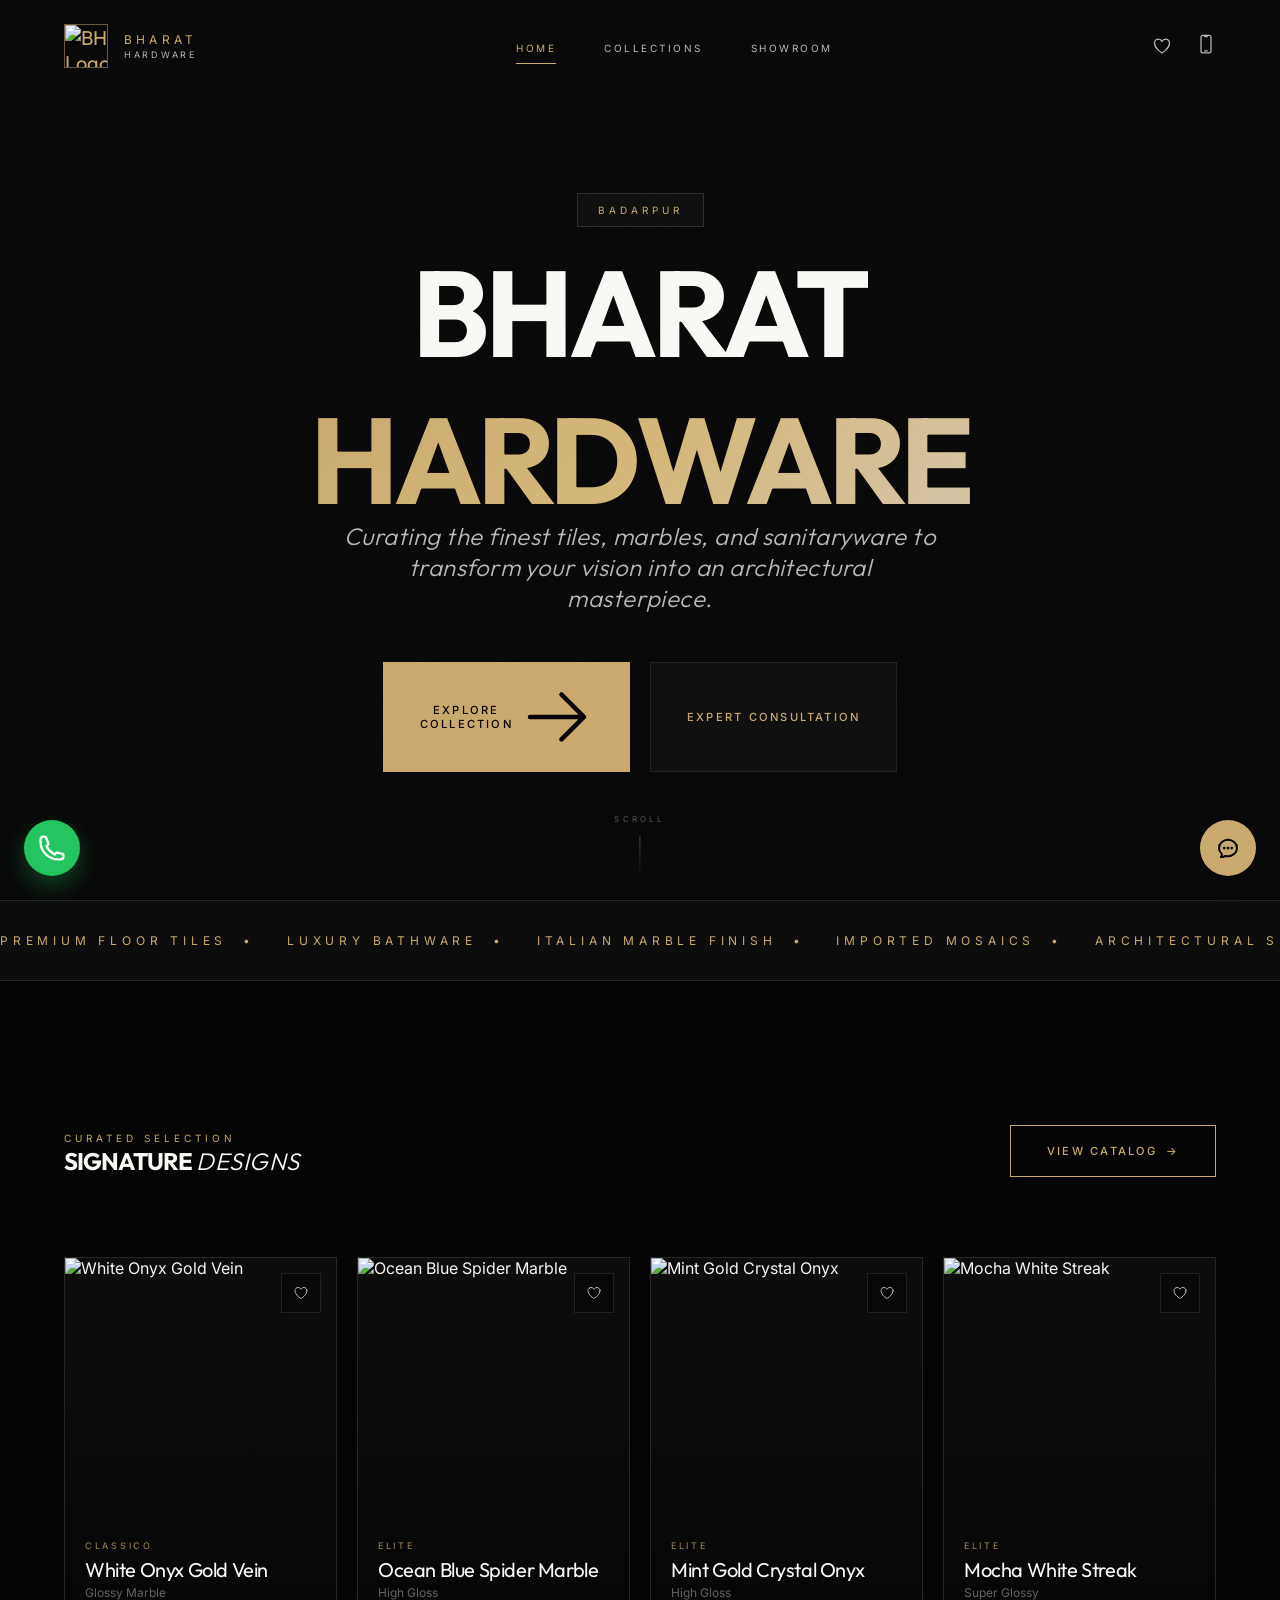
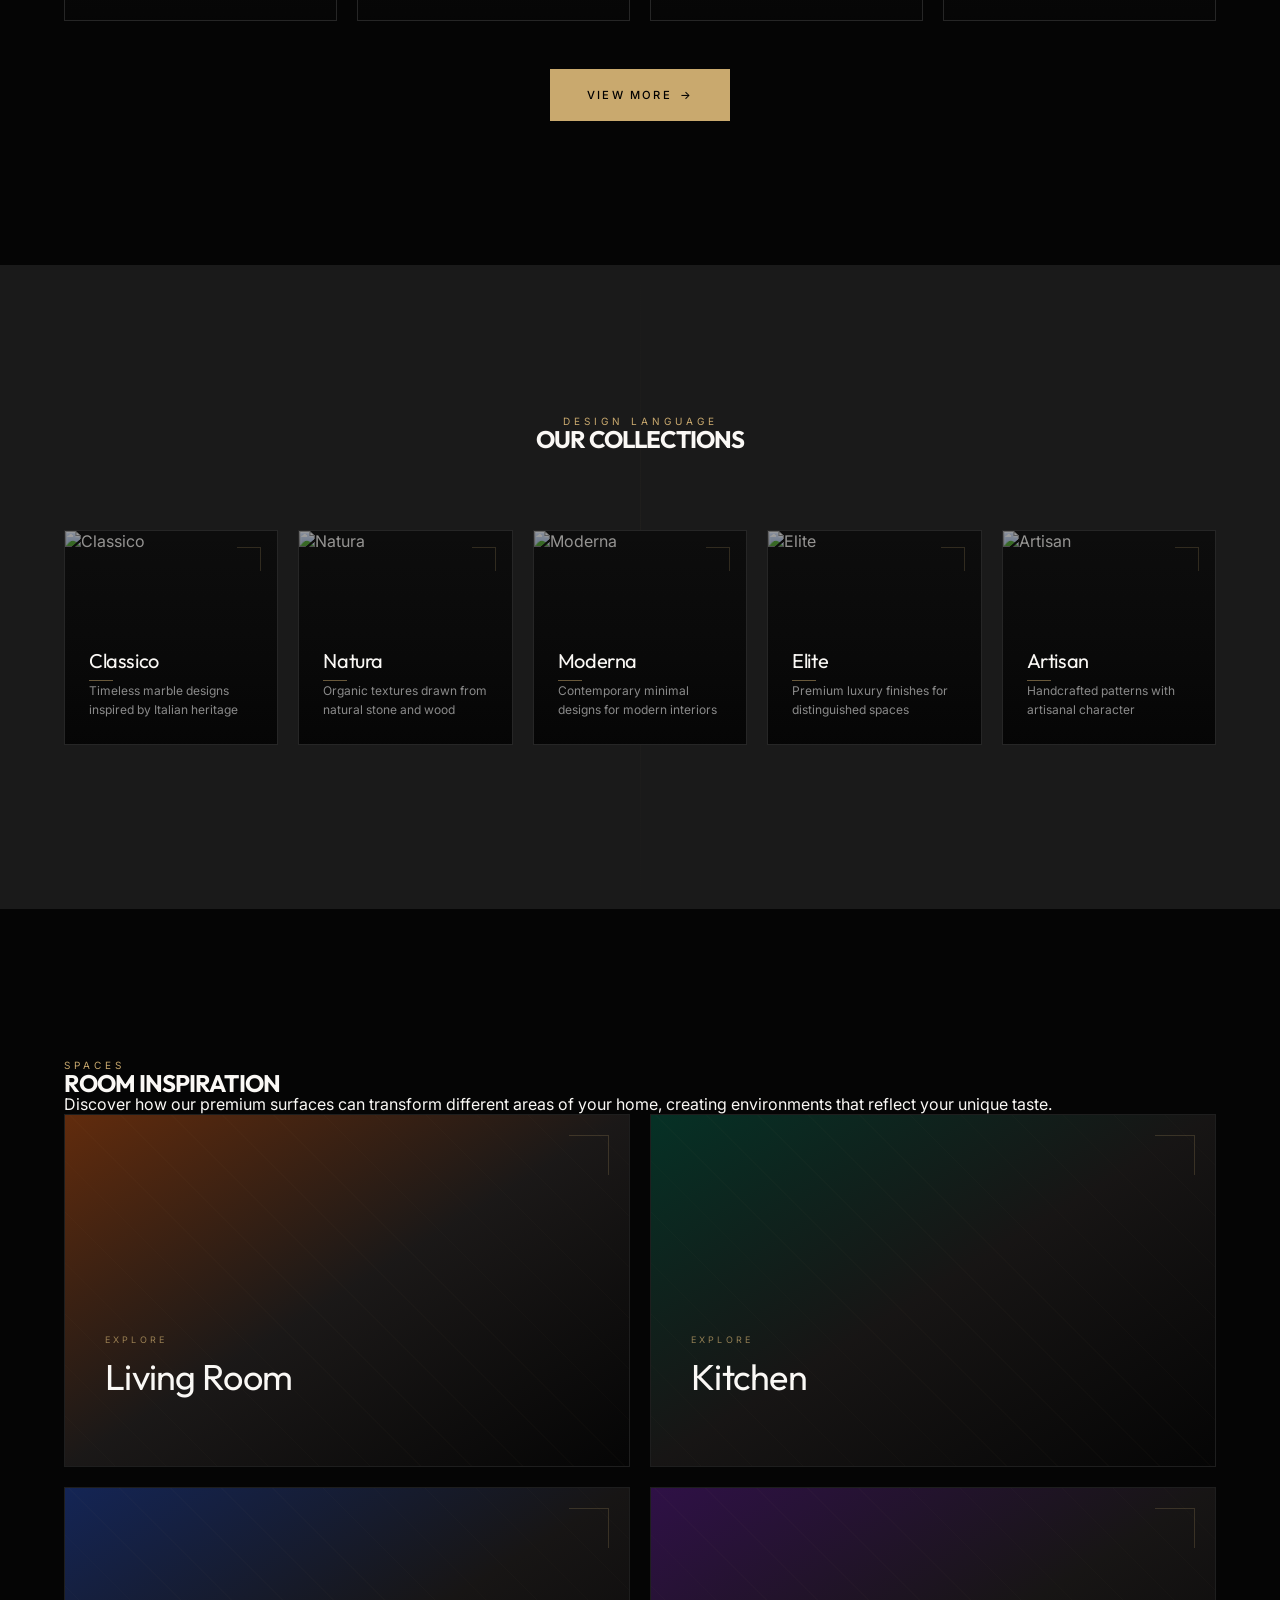
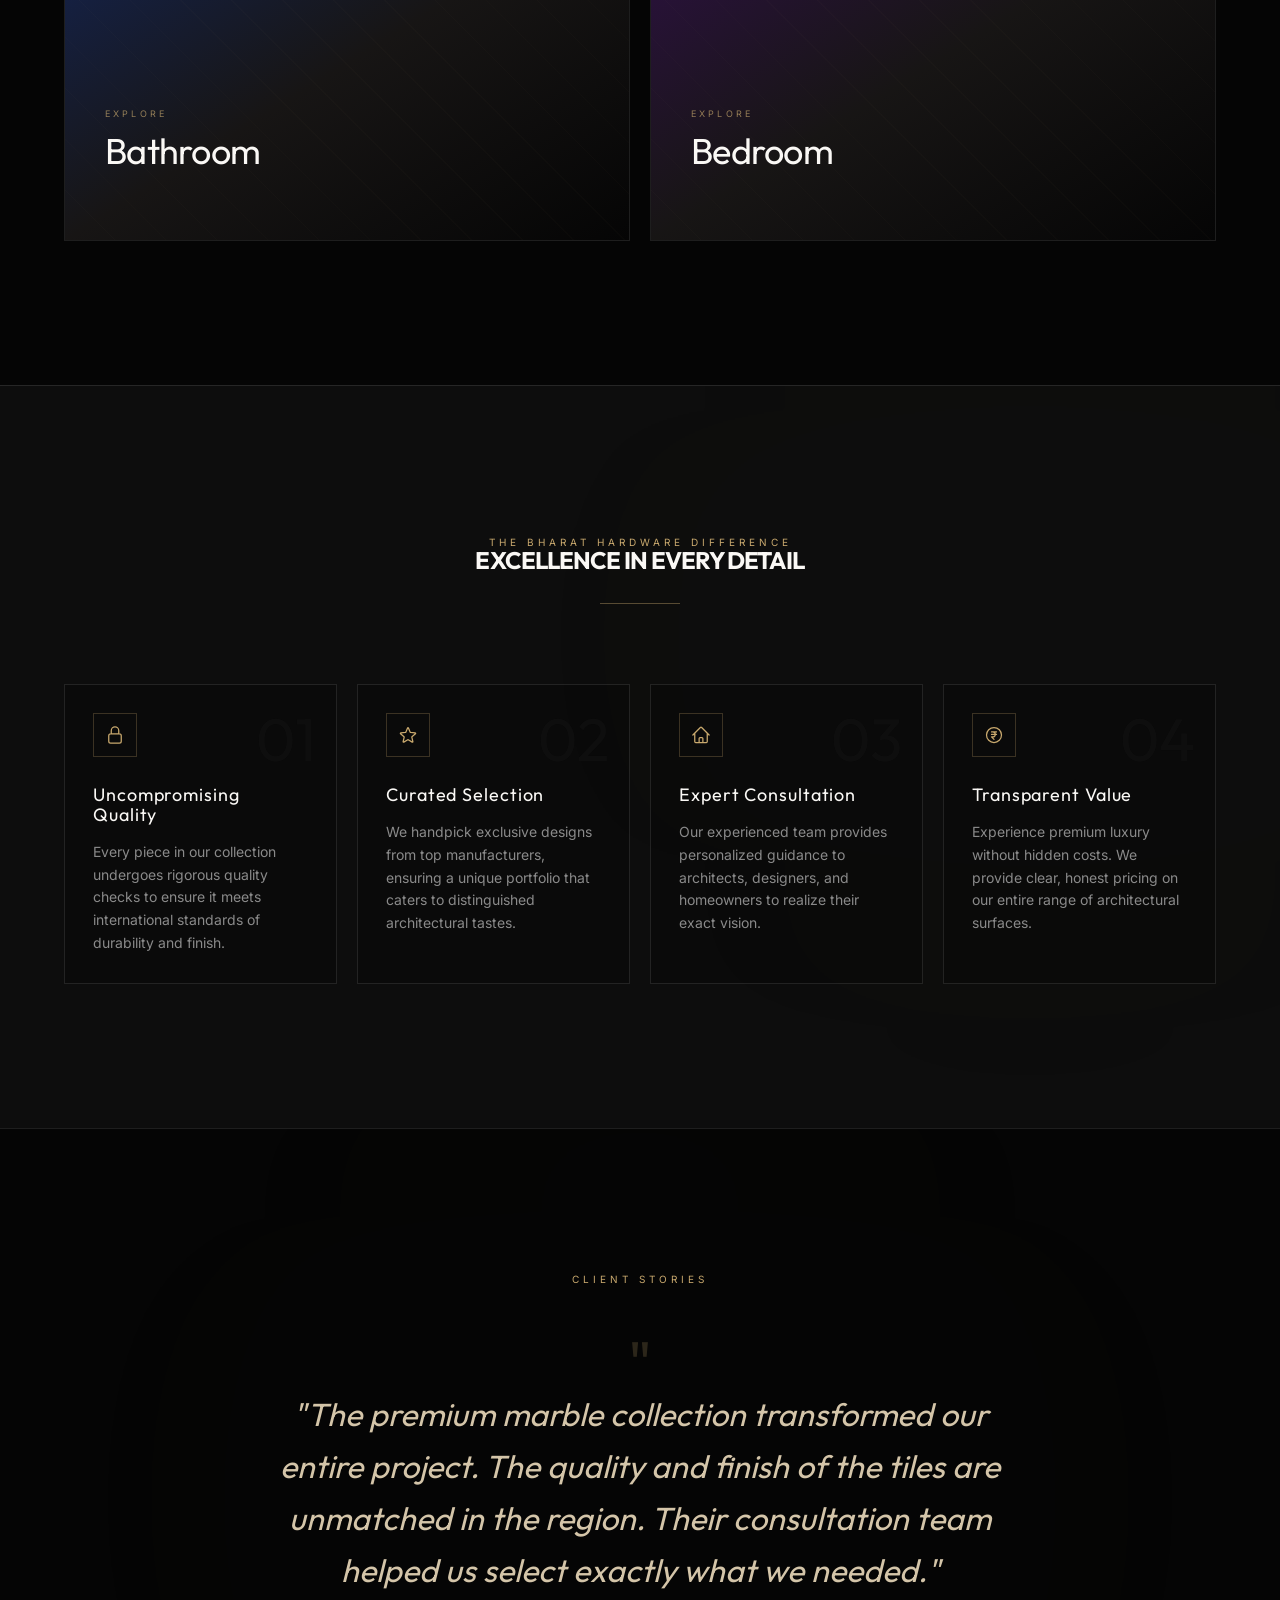
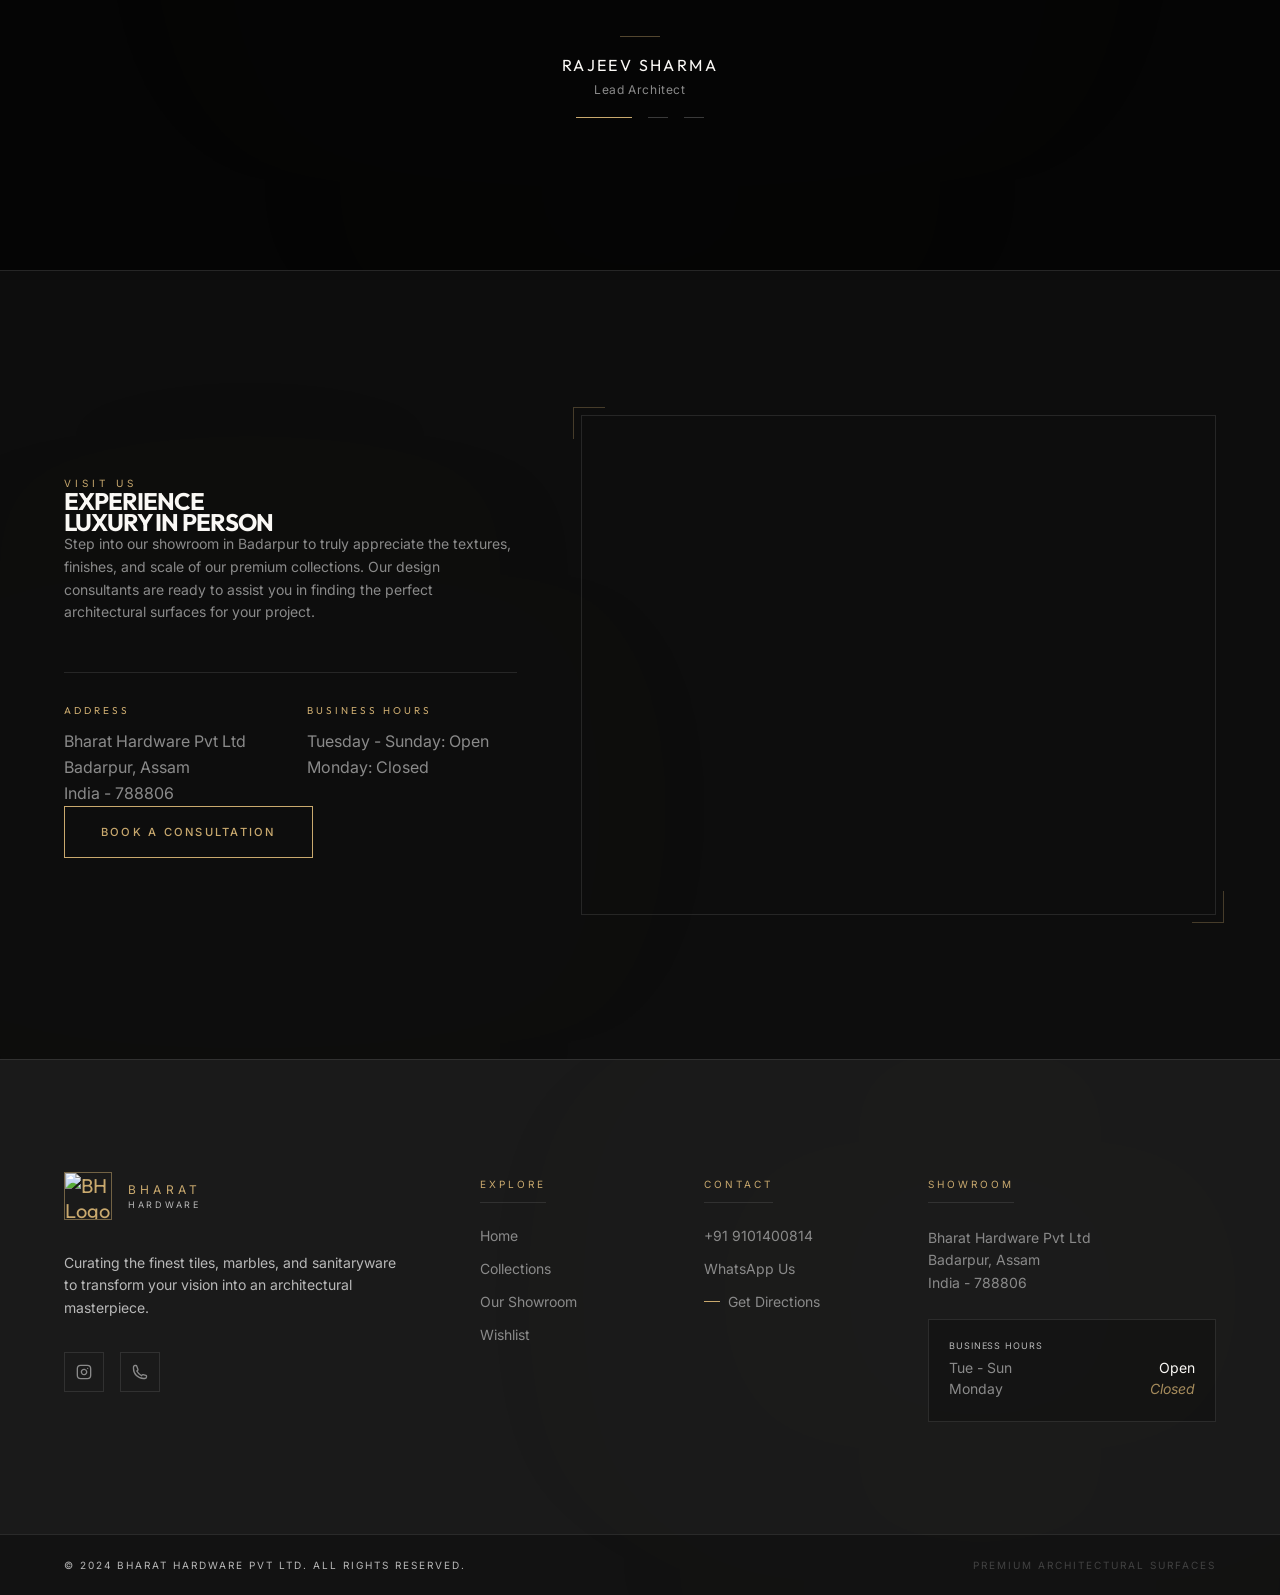
==== index.html @ 6ae8a386 "Initial commit: website structure and logic" ====
<!DOCTYPE html>
<html lang="en">
<head>
  <meta charset="UTF-8">
  <meta name="viewport" content="width=device-width, initial-scale=1.0">
  <title>Bharat Hardware - Premium Tile Collections</title>
  <meta name="description" content="Discover premium tiles, marbles, and sanitaryware at Bharat Hardware.">
  <link rel="stylesheet" href="css/styles.css">
</head>
<body class="noise-overlay">

  <!-- NAVBAR -->
  <nav class="navbar">
    <div class="navbar-inner">
      <a href="index.html" class="nav-logo">
        <img src="images/logo.webp" alt="BH Logo" class="nav-logo-icon" width="44" height="44" style="object-fit: cover;" />
        <div class="nav-logo-text">
          <div class="nav-logo-brand">BHARAT</div>
          <div class="nav-logo-sub">Hardware</div>
        </div>
      </a>

      <div class="nav-links">
        <a href="index.html" class="nav-link active">
          <span class="nav-link-text active">Home</span>
          <div class="nav-link-line" style="width: 100%"></div>
        </a>
        <a href="tiles.html" class="nav-link">
          <span class="nav-link-text">Collections</span>
          <div class="nav-link-line"></div>
        </a>
        <a href="#showroom" class="nav-link">
          <span class="nav-link-text">Showroom</span>
          <div class="nav-link-line"></div>
        </a>
      </div>

      <div class="nav-right">
        <a href="wishlist.html" class="nav-wishlist-btn" aria-label="Wishlist">
          <svg xmlns="http://www.w3.org/2000/svg" fill="none" viewBox="0 0 24 24" stroke-width="1.5" stroke="currentColor">
            <path stroke-linecap="round" stroke-linejoin="round" d="M21 8.25c0-2.485-2.099-4.5-4.688-4.5-1.935 0-3.597 1.126-4.312 2.733-.715-1.607-2.377-2.733-4.313-2.733C5.1 3.75 3 5.765 3 8.25c0 7.22 9 12 9 12s9-4.78 9-12z" />
          </svg>
          <span class="wishlist-badge" style="display: none;">0</span>
        </a>
        <a href="https://wa.me/919101400814" target="_blank" rel="noopener noreferrer" class="nav-whatsapp" aria-label="WhatsApp">
          <svg xmlns="http://www.w3.org/2000/svg" fill="none" viewBox="0 0 24 24" stroke-width="1.5" stroke="currentColor">
            <path stroke-linecap="round" stroke-linejoin="round" d="M10.5 1.5H8.25A2.25 2.25 0 006 3.75v16.5a2.25 2.25 0 002.25 2.25h7.5A2.25 2.25 0 0018 20.25V3.75a2.25 2.25 0 00-2.25-2.25H13.5m-3 0V3h3V1.5m-3 0h3m-3 18.75h3" />
          </svg>
        </a>
        <button class="hamburger" aria-label="Menu">
          <div class="hamburger-line"></div>
          <div class="hamburger-line"></div>
          <div class="hamburger-line"></div>
        </button>
      </div>
    </div>
  </nav>

  <!-- MOBILE MENU -->
  <div class="mobile-menu">
    <div class="mobile-menu-links">
      <a href="index.html" class="mobile-menu-link active">Home</a>
      <a href="tiles.html" class="mobile-menu-link">Collections</a>
      <a href="#showroom" class="mobile-menu-link">Showroom</a>
    </div>
    <div class="mobile-menu-cta">
      <a href="https://wa.me/919101400814" target="_blank" rel="noopener noreferrer" class="btn-luxury btn-luxury-filled">
        <span>Contact Us</span>
      </a>
    </div>
  </div>

  <main>
    <!-- HERO SECTION -->
    <section class="hero">
      <div class="hero-bg" style="background-image: url('images/hero/hero-main.webp');">
        <div class="hero-bg-overlay"></div>
      </div>

      <div class="hero-content">
        <div class="hero-left">
          <div class="hero-eyebrow">
            <span class="hero-eyebrow-tag glass">Badarpur</span>
          </div>

          <div class="hero-title-wrapper">
            <h1 class="hero-title">BHARAT</h1>
          </div>
          <div class="hero-title-wrapper">
            <h1 class="hero-title">
              <span class="text-gradient-gold">HARDWARE</span>
            </h1>
          </div>

          <p class="hero-subtitle">
            Curating the finest tiles, marbles, and sanitaryware to transform your vision into an architectural masterpiece.
          </p>

          <div class="hero-cta">
            <a href="tiles.html" class="btn-luxury btn-luxury-filled">
              <span>Explore Collection</span>
              <svg xmlns="http://www.w3.org/2000/svg" fill="none" viewBox="0 0 24 24" stroke-width="1.5" stroke="currentColor" class="w-4 h-4">
                <path stroke-linecap="round" stroke-linejoin="round" d="M13.5 4.5L21 12m0 0l-7.5 7.5M21 12H3" />
              </svg>
            </a>
            <a href="https://wa.me/919101400814" target="_blank" rel="noopener noreferrer" class="btn-luxury glass">
              <span>Expert Consultation</span>
            </a>
          </div>
        </div>
      </div>

      <div class="w-full absolute bottom-0 left-0 right-0 px-6 md:px-12 lg:px-16">
        <div class="hero-bottom-bar max-w-[1600px] mx-auto"></div>
      </div>

      <div class="hero-scroll-indicator">
        <div class="hero-scroll-inner">
          <span class="hero-scroll-text">Scroll</span>
          <div class="hero-scroll-line"></div>
        </div>
      </div>
    </section>

    <!-- MARQUEE BANNER -->
    <div class="marquee-banner">
      <div class="marquee-track">
        <div class="marquee-item"><span>Premium Floor Tiles</span><span>•</span></div>
        <div class="marquee-item"><span>Luxury Bathware</span><span>•</span></div>
        <div class="marquee-item"><span>Italian Marble Finish</span><span>•</span></div>
        <div class="marquee-item"><span>Imported Mosaics</span><span>•</span></div>
        <div class="marquee-item"><span>Architectural Surfaces</span><span>•</span></div>
        <div class="marquee-item"><span>Premium Floor Tiles</span><span>•</span></div>
        <div class="marquee-item"><span>Luxury Bathware</span><span>•</span></div>
        <div class="marquee-item"><span>Italian Marble Finish</span><span>•</span></div>
        <div class="marquee-item"><span>Imported Mosaics</span><span>•</span></div>
        <div class="marquee-item"><span>Architectural Surfaces</span><span>•</span></div>
      </div>
    </div>

    <!-- FEATURED TILES -->
    <section class="section-luxury container-main featured-section">
      <div class="featured-header scroll-reveal">
        <div>
          <span class="text-label block mb-4">Curated Selection</span>
          <h2 class="text-editorial text-4xl md:text-5xl text-secondary">
            Signature <span class="text-editorial-accent text-stone-light">Designs</span>
          </h2>
        </div>
        <a href="tiles.html" class="btn-luxury">
          <span>View Catalog</span>
          <span>→</span>
        </a>
      </div>

      <div class="featured-grid" id="featured-grid">
        <!-- Will be populated by JS -->
      </div>
    </section>

    <!-- COLLECTIONS -->
    <section class="section-luxury collections-section">
      <div class="collections-vert-accent"></div>
      
      <div class="collections-header scroll-reveal">
        <span class="text-label block mb-4">Design Language</span>
        <h2 class="text-editorial text-4xl md:text-5xl text-secondary">Our Collections</h2>
      </div>

      <div class="collections-grid container-main" id="collections-grid">
        <!-- Will be populated by JS -->
      </div>
    </section>

    <!-- ROOM INSPIRATION -->
    <section class="section-luxury container-main">
      <div class="text-center max-w-2xl mx-auto mb-16 scroll-reveal">
        <span class="text-label block mb-4">Spaces</span>
        <h2 class="text-editorial text-4xl md:text-5xl text-secondary mb-6">Room Inspiration</h2>
        <p class="text-stone font-body">Discover how our premium surfaces can transform different areas of your home, creating environments that reflect your unique taste.</p>
      </div>

      <div class="room-grid">
        <!-- Living Room -->
        <a href="tiles.html?category=Floor Tiles" class="room-card scroll-reveal">
          <div class="room-card-bg">
            <img src="images/bharat hardware/living room/1.webp" data-folder="living room" data-max="30" data-current="1" alt="Living Room" class="w-full h-full object-cover opacity-80 room-slideshow" onerror="this.style.display='none'; this.nextElementSibling.style.display='block';" />
            <div class="room-placeholder w-full h-full hidden"></div>
          </div>
          <div class="room-card-gradient room-gradient-living"></div>
          <div class="room-card-pattern"></div>
          
          <div class="room-card-content">
            <div class="room-card-inner">
              <span class="room-card-accent">Explore</span>
              <h3 class="room-card-title">Living Room</h3>
              <p class="room-card-subtitle">Make a lasting impression with large format marble and wood-look tiles.</p>
            </div>
            <div class="room-card-corner"></div>
            <div class="room-card-bottom-line"></div>
          </div>
        </a>

        <!-- Kitchen -->
        <a href="tiles.html?category=Kitchen Tiles" class="room-card scroll-reveal delay-100">
          <div class="room-card-bg">
            <img src="images/bharat hardware/kitchen/1.webp" data-folder="kitchen" data-max="30" data-current="1" alt="Kitchen" class="w-full h-full object-cover opacity-80 room-slideshow" onerror="this.style.display='none'; this.nextElementSibling.style.display='block';" />
            <div class="room-placeholder w-full h-full hidden"></div>
          </div>
          <div class="room-card-gradient room-gradient-kitchen"></div>
          <div class="room-card-pattern"></div>
          
          <div class="room-card-content">
            <div class="room-card-inner">
              <span class="room-card-accent">Explore</span>
              <h3 class="room-card-title">Kitchen</h3>
              <p class="room-card-subtitle">Durable, stain-resistant surfaces that don't compromise on elegance.</p>
            </div>
            <div class="room-card-corner"></div>
            <div class="room-card-bottom-line"></div>
          </div>
        </a>

        <!-- Bathroom -->
        <a href="tiles.html?category=Bathroom Tiles" class="room-card scroll-reveal">
          <div class="room-card-bg">
            <img src="images/bharat hardware/bathroom/1.webp" data-folder="bathroom" data-max="30" data-current="1" alt="Bathroom" class="w-full h-full object-cover opacity-80 room-slideshow" onerror="this.style.display='none'; this.nextElementSibling.style.display='block';" />
            <div class="room-placeholder w-full h-full hidden"></div>
          </div>
          <div class="room-card-gradient room-gradient-bathroom"></div>
          <div class="room-card-pattern"></div>
          
          <div class="room-card-content">
            <div class="room-card-inner">
              <span class="room-card-accent">Explore</span>
              <h3 class="room-card-title">Bathroom</h3>
              <p class="room-card-subtitle">Create a personal spa retreat with moisture-resistant ceramic and porcelain.</p>
            </div>
            <div class="room-card-corner"></div>
            <div class="room-card-bottom-line"></div>
          </div>
        </a>

        <!-- Bedroom -->
        <a href="tiles.html?category=Floor Tiles" class="room-card scroll-reveal delay-100">
          <div class="room-card-bg">
            <img src="images/bharat hardware/bedroom/1.webp" data-folder="bedroom" data-max="30" data-current="1" alt="Bedroom" class="w-full h-full object-cover opacity-80 room-slideshow" onerror="this.style.display='none'; this.nextElementSibling.style.display='block';" />
            <div class="room-placeholder w-full h-full hidden"></div>
          </div>
          <div class="room-card-gradient room-gradient-bedroom"></div>
          <div class="room-card-pattern"></div>
          
          <div class="room-card-content">
            <div class="room-card-inner">
              <span class="room-card-accent">Explore</span>
              <h3 class="room-card-title">Bedroom</h3>
              <p class="room-card-subtitle">Create a warm and inviting sanctuary with our premium surfaces.</p>
            </div>
            <div class="room-card-corner"></div>
            <div class="room-card-bottom-line"></div>
          </div>
        </a>
      </div>
    </section>

    <!-- WHY CHOOSE US -->
    <section class="section-luxury why-section">
      <div class="why-bg-accent"></div>
      
      <div class="container-main relative z-10">
        <div class="why-header scroll-reveal">
          <span class="text-label block mb-4">The Bharat Hardware Difference</span>
          <h2 class="text-editorial text-4xl md:text-5xl text-secondary">Excellence in Every Detail</h2>
          <div class="why-header-line scroll-reveal"></div>
        </div>

        <div class="why-grid">
          <!-- Card 1 -->
          <div class="why-card scroll-reveal">
            <div class="why-card-number">01</div>
            <div class="why-card-inner">
              <div class="why-card-icon">
                <svg xmlns="http://www.w3.org/2000/svg" fill="none" viewBox="0 0 24 24" stroke-width="1.5" stroke="currentColor">
                  <path stroke-linecap="round" stroke-linejoin="round" d="M16.5 10.5V6.75a4.5 4.5 0 10-9 0v3.75m-.75 11.25h10.5a2.25 2.25 0 002.25-2.25v-6.75a2.25 2.25 0 00-2.25-2.25H6.75a2.25 2.25 0 00-2.25 2.25v6.75a2.25 2.25 0 002.25 2.25z" />
                </svg>
              </div>
              <h3 class="why-card-title">Uncompromising Quality</h3>
              <p class="why-card-desc">Every piece in our collection undergoes rigorous quality checks to ensure it meets international standards of durability and finish.</p>
            </div>
            <div class="why-card-bottom-line"></div>
          </div>

          <!-- Card 2 -->
          <div class="why-card scroll-reveal delay-100">
            <div class="why-card-number">02</div>
            <div class="why-card-inner">
              <div class="why-card-icon">
                <svg xmlns="http://www.w3.org/2000/svg" fill="none" viewBox="0 0 24 24" stroke-width="1.5" stroke="currentColor">
                  <path stroke-linecap="round" stroke-linejoin="round" d="M11.48 3.499a.562.562 0 011.04 0l2.125 5.111a.563.563 0 00.475.345l5.518.442c.499.04.701.663.321.988l-4.204 3.602a.563.563 0 00-.182.557l1.285 5.385a.562.562 0 01-.84.61l-4.725-2.885a.563.563 0 00-.586 0L6.982 20.54a.562.562 0 01-.84-.61l1.285-5.386a.562.562 0 00-.182-.557l-4.204-3.602a.563.563 0 01.321-.988l5.518-.442a.563.563 0 00.475-.345L11.48 3.5z" />
                </svg>
              </div>
              <h3 class="why-card-title">Curated Selection</h3>
              <p class="why-card-desc">We handpick exclusive designs from top manufacturers, ensuring a unique portfolio that caters to distinguished architectural tastes.</p>
            </div>
            <div class="why-card-bottom-line"></div>
          </div>

          <!-- Card 3 -->
          <div class="why-card scroll-reveal delay-200">
            <div class="why-card-number">03</div>
            <div class="why-card-inner">
              <div class="why-card-icon">
                <svg xmlns="http://www.w3.org/2000/svg" fill="none" viewBox="0 0 24 24" stroke-width="1.5" stroke="currentColor">
                  <path stroke-linecap="round" stroke-linejoin="round" d="M2.25 12l8.954-8.955c.44-.439 1.152-.439 1.591 0L21.75 12M4.5 9.75v10.125c0 .621.504 1.125 1.125 1.125H9.75v-4.875c0-.621.504-1.125 1.125-1.125h2.25c.621 0 1.125.504 1.125 1.125V21h4.125c.621 0 1.125-.504 1.125-1.125V9.75M8.25 21h8.25" />
                </svg>
              </div>
              <h3 class="why-card-title">Expert Consultation</h3>
              <p class="why-card-desc">Our experienced team provides personalized guidance to architects, designers, and homeowners to realize their exact vision.</p>
            </div>
            <div class="why-card-bottom-line"></div>
          </div>

          <!-- Card 4 -->
          <div class="why-card scroll-reveal delay-300">
            <div class="why-card-number">04</div>
            <div class="why-card-inner">
              <div class="why-card-icon">
                <svg xmlns="http://www.w3.org/2000/svg" fill="none" viewBox="0 0 24 24" stroke-width="1.5" stroke="currentColor">
                  <path stroke-linecap="round" stroke-linejoin="round" d="M15 8.25H9m6 3H9m3 6l-3-3h1.5a3 3 0 100-6M21 12a9 9 0 11-18 0 9 9 0 0118 0z" />
                </svg>
              </div>
              <h3 class="why-card-title">Transparent Value</h3>
              <p class="why-card-desc">Experience premium luxury without hidden costs. We provide clear, honest pricing on our entire range of architectural surfaces.</p>
            </div>
            <div class="why-card-bottom-line"></div>
          </div>
        </div>
      </div>
    </section>

    <!-- CUSTOMER EXPERIENCE -->
    <section class="section-luxury testimonials-section">
      <div class="testimonials-bg-orb"></div>
      
      <div class="testimonials-inner">
        <span class="text-label testimonials-label scroll-reveal">Client Stories</span>
        <div class="testimonials-quote-icon scroll-reveal">"</div>

        <div class="testimonials-carousel scroll-reveal">
          <!-- Slide 1 -->
          <div class="testimonial-slide active">
            <p class="testimonial-quote">"The premium marble collection transformed our entire project. The quality and finish of the tiles are unmatched in the region. Their consultation team helped us select exactly what we needed."</p>
            <div class="testimonial-divider"></div>
            <h4 class="testimonial-author">Rajeev Sharma</h4>
            <p class="testimonial-role">Lead Architect</p>
          </div>
          
          <!-- Slide 2 -->
          <div class="testimonial-slide">
            <p class="testimonial-quote">"We visited the showroom in Badarpur and were blown away by the extensive collection. The team guided us patiently through the selection process for our new home."</p>
            <div class="testimonial-divider"></div>
            <h4 class="testimonial-author">Priya Das</h4>
            <p class="testimonial-role">Homeowner</p>
          </div>
          
          <!-- Slide 3 -->
          <div class="testimonial-slide">
            <p class="testimonial-quote">"As an interior designer, I need a reliable partner for luxury surfaces. Bharat Hardware consistently delivers on quality, aesthetics, and timely service."</p>
            <div class="testimonial-divider"></div>
            <h4 class="testimonial-author">Amit Patel</h4>
            <p class="testimonial-role">Interior Designer</p>
          </div>
        </div>

        <div class="testimonials-dots scroll-reveal delay-100">
          <button class="testimonial-dot active" aria-label="Slide 1"><div class="testimonial-dot-line"></div></button>
          <button class="testimonial-dot" aria-label="Slide 2"><div class="testimonial-dot-line"></div></button>
          <button class="testimonial-dot" aria-label="Slide 3"><div class="testimonial-dot-line"></div></button>
        </div>
      </div>
    </section>

    <!-- SHOWROOM MAP -->
    <section id="showroom" class="section-luxury showroom-section">
      <div class="showroom-bg-accent"></div>
      
      <div class="container-main relative z-10">
        <div class="showroom-grid">
          <div class="showroom-info scroll-reveal">
            <span class="text-label block mb-4">Visit Us</span>
            <h2 class="text-editorial text-4xl md:text-5xl text-secondary mb-6">Experience <br/>Luxury in Person</h2>
            
            <div class="showroom-info-text">
              <p>Step into our showroom in Badarpur to truly appreciate the textures, finishes, and scale of our premium collections. Our design consultants are ready to assist you in finding the perfect architectural surfaces for your project.</p>
            </div>
            
            <div class="showroom-details">
              <div>
                <h4>Address</h4>
                <p>Bharat Hardware Pvt Ltd<br/>Badarpur, Assam<br/>India - 788806</p>
              </div>
              <div>
                <h4>Business Hours</h4>
                <p>Tuesday - Sunday: Open<br/>Monday: Closed</p>
              </div>
            </div>
            
            <div class="mt-10">
              <a href="https://wa.me/919101400814" target="_blank" rel="noopener noreferrer" class="btn-luxury">
                <span>Book a Consultation</span>
              </a>
            </div>
          </div>
          
          <div class="showroom-map scroll-reveal delay-200">
            <div class="showroom-map-wrapper">
              <div class="showroom-map-corner-tl"></div>
              <div class="showroom-map-corner-br"></div>
              <div class="showroom-map-frame">
                <iframe 
                  src="https://maps.google.com/maps?q=Bharat%20hardware,%20Badarpur,%20Assam&z=17&output=embed" 
                  allowfullscreen="" 
                  loading="lazy" 
                  referrerpolicy="no-referrer-when-downgrade">
                </iframe>
              </div>
            </div>
          </div>
        </div>
      </div>
    </section>
  </main>

  <!-- FOOTER -->
  <footer class="footer">
    <div class="footer-bg-glow"></div>
    <div class="footer-top">
      <div class="footer-grid">
        <div class="footer-brand">
          <div class="footer-brand-logo">
            <img src="images/logo.webp" alt="BH Logo" class="footer-brand-icon" width="48" height="48" style="object-fit: cover;" />
            <div>
              <div class="footer-brand-name">BHARAT</div>
              <div class="footer-brand-sub">Hardware</div>
            </div>
          </div>
          <p class="footer-brand-desc">Curating the finest tiles, marbles, and sanitaryware to transform your vision into an architectural masterpiece.</p>
          <div class="footer-socials">
            <a href="https://www.instagram.com/bharathardwareeee" target="_blank" rel="noopener noreferrer" class="footer-social-link">
              <svg xmlns="http://www.w3.org/2000/svg" width="24" height="24" viewBox="0 0 24 24" fill="none" stroke="currentColor" stroke-width="2" stroke-linecap="round" stroke-linejoin="round"><rect width="20" height="20" x="2" y="2" rx="5" ry="5"/><path d="M16 11.37A4 4 0 1 1 12.63 8 4 4 0 0 1 16 11.37z"/><line x1="17.5" x2="17.51" y1="6.5" y2="6.5"/></svg>
            </a>
            <a href="https://wa.me/919101400814" target="_blank" rel="noopener noreferrer" class="footer-social-link whatsapp">
              <svg xmlns="http://www.w3.org/2000/svg" fill="none" viewBox="0 0 24 24" stroke-width="2" stroke="currentColor">
                <path stroke-linecap="round" stroke-linejoin="round" d="M2.25 6.75c0 8.284 6.716 15 15 15h2.25a2.25 2.25 0 002.25-2.25v-1.372c0-.516-.351-.966-.852-1.091l-4.423-1.106c-.44-.11-.902.055-1.173.417l-.97 1.293c-2.896-1.596-5.54-4.24-7.136-7.136l1.292-.97c.363-.271.527-.734.417-1.173L6.963 3.102a1.125 1.125 0 00-1.091-.852H4.5A2.25 2.25 0 002.25 4.5v2.25z" />
              </svg>
            </a>
          </div>
        </div>

        <div class="footer-column">
          <h4>Explore</h4>
          <a href="index.html" class="footer-link">Home</a>
          <a href="tiles.html" class="footer-link">Collections</a>
          <a href="#showroom" class="footer-link">Our Showroom</a>
          <a href="wishlist.html" class="footer-link">Wishlist</a>
        </div>

        <div class="footer-column">
          <h4>Contact</h4>
          <a href="tel:+919101400814" class="footer-contact-link">+91 9101400814</a>
          <a href="https://wa.me/919101400814" target="_blank" rel="noopener noreferrer" class="footer-contact-link">WhatsApp Us</a>
          <a href="https://www.google.com/maps/place/Bharat+hardware/@24.8706071,92.5578359,840m/data=!3m2!1e3!4b1!4m6!3m5!1s0x374e2d728ca3400f:0xbabaece133f0a3d9!8m2!3d24.8706072!4d92.5627068!16s%2Fg%2F11ghq5xqkj?hl=en&entry=ttu&g_ep=EgoyMDI2MDYxNi4wIKXMDSoASAFQAw%3D%3D" target="_blank" rel="noopener noreferrer" class="footer-directions mt-4">
            <span class="footer-directions-line"></span>
            Get Directions
          </a>
        </div>

        <div class="footer-column">
          <h4>Showroom</h4>
          <div class="footer-showroom">
            <p>Bharat Hardware Pvt Ltd<br/>Badarpur, Assam<br/>India - 788806</p>
          </div>
          <div class="footer-hours-box">
            <div class="footer-hours-label">Business Hours</div>
            <div class="footer-hours-row">
              <span>Tue - Sun</span>
              <span class="time">Open</span>
            </div>
            <div class="footer-hours-row">
              <span>Monday</span>
              <span class="closed">Closed</span>
            </div>
          </div>
        </div>
      </div>
    </div>
    <div class="footer-bottom">
      <div class="footer-bottom-inner">
        <div class="footer-copyright">© 2024 Bharat Hardware Pvt Ltd. All rights reserved.</div>
        <div class="footer-tagline">Premium Architectural Surfaces</div>
      </div>
    </div>
  </footer>

  <!-- WHATSAPP FLOATING BUTTON -->
  <a href="https://wa.me/919101400814" target="_blank" rel="noopener noreferrer" class="whatsapp-float" aria-label="Chat on WhatsApp">
    <svg xmlns="http://www.w3.org/2000/svg" fill="none" viewBox="0 0 24 24" stroke-width="2" stroke="currentColor">
      <path stroke-linecap="round" stroke-linejoin="round" d="M2.25 6.75c0 8.284 6.716 15 15 15h2.25a2.25 2.25 0 002.25-2.25v-1.372c0-.516-.351-.966-.852-1.091l-4.423-1.106c-.44-.11-.902.055-1.173.417l-.97 1.293c-2.896-1.596-5.54-4.24-7.136-7.136l1.292-.97c.363-.271.527-.734.417-1.173L6.963 3.102a1.125 1.125 0 00-1.091-.852H4.5A2.25 2.25 0 002.25 4.5v2.25z" />
    </svg>
  </a>

  <!-- CHATBOT -->
  <button class="chatbot-toggle closed" aria-label="Toggle Chat">
    <svg xmlns="http://www.w3.org/2000/svg" fill="none" viewBox="0 0 24 24" stroke-width="2" stroke="currentColor">
      <path stroke-linecap="round" stroke-linejoin="round" d="M8.625 12a.375.375 0 11-.75 0 .375.375 0 01.75 0zm0 0H8.25m4.125 0a.375.375 0 11-.75 0 .375.375 0 01.75 0zm0 0H12m4.125 0a.375.375 0 11-.75 0 .375.375 0 01.75 0zm0 0h-.375M21 12c0 4.556-4.03 8.25-9 8.25a9.764 9.764 0 01-2.555-.337A5.972 5.972 0 015.41 20.97a5.969 5.969 0 01-.474-.065 4.48 4.48 0 00.978-2.025c.09-.457-.133-.901-.467-1.226C3.93 16.178 3 14.189 3 12c0-4.556 4.03-8.25 9-8.25s9 3.694 9 8.25z" />
    </svg>
  </button>

  <div class="chatbot-window">
    <div class="chatbot-header">
      <div class="chatbot-avatar"><span>B</span></div>
      <div>
        <div class="chatbot-header-title">Bharat Hardware Guide</div>
        <div class="chatbot-header-status">
          <div class="chatbot-status-dot"></div>
          <span class="chatbot-status-text">Online</span>
        </div>
      </div>
    </div>
    <div class="chatbot-messages">
      <!-- Messages injected here -->
    </div>
    <div class="chatbot-quick-actions">
      <!-- Quick actions injected here -->
    </div>
    <div class="chatbot-input-form">
      <a href="tel:+919101400814" class="chatbot-contact-btn call-btn">
        <svg xmlns="http://www.w3.org/2000/svg" fill="none" viewBox="0 0 24 24" stroke-width="1.5" stroke="currentColor">
          <path stroke-linecap="round" stroke-linejoin="round" d="M2.25 6.75c0 8.284 6.716 15 15 15h2.25a2.25 2.25 0 002.25-2.25v-1.372c0-.516-.351-.966-.852-1.091l-4.423-1.106c-.44-.11-.902.055-1.173.417l-.97 1.293c-2.896-1.596-5.54-4.24-7.136-7.136l1.292-.97c.363-.271.527-.734.417-1.173L6.963 3.102a1.125 1.125 0 00-1.091-.852H4.5A2.25 2.25 0 002.25 4.5v2.25z" />
        </svg>
        <span>Call Store</span>
      </a>
      <a href="https://wa.me/919101400814" target="_blank" rel="noopener noreferrer" class="chatbot-contact-btn wa-btn">
        <svg xmlns="http://www.w3.org/2000/svg" fill="none" viewBox="0 0 24 24" stroke-width="1.5" stroke="currentColor">
          <path stroke-linecap="round" stroke-linejoin="round" d="M8.625 12a.375.375 0 11-.75 0 .375.375 0 01.75 0zm0 0H8.25m4.125 0a.375.375 0 11-.75 0 .375.375 0 01.75 0zm0 0H12m4.125 0a.375.375 0 11-.75 0 .375.375 0 01.75 0zm0 0h-.375M21 12c0 4.556-4.03 8.25-9 8.25a9.764 9.764 0 01-2.555-.337A5.972 5.972 0 015.41 20.97a5.969 5.969 0 01-.474-.065 4.48 4.48 0 00.978-2.025c.09-.457-.133-.901-.467-1.226C3.93 16.178 3 14.189 3 12c0-4.556 4.03-8.25 9-8.25s9 3.694 9 8.25z" />
        </svg>
        <span>WhatsApp</span>
      </a>
    </div>
  </div>

  <!-- SCRIPTS -->
  <script src="js/data.js" defer></script>
  <script src="js/wishlist.js" defer></script>
  <script src="js/main.js" defer></script>
  <script src="js/home.js" defer></script>
</body>
</html>
---- css/styles.css ----
@import url('https://fonts.googleapis.com/css2?family=Outfit:wght@300;400;500;600;700&family=Inter:wght@300;400;500;600&display=swap');

/* ===== CSS CUSTOM PROPERTIES (from Tailwind @theme) ===== */
:root {
  --color-background: #050505;
  --color-foreground: #FAF8F5;
  --color-primary: #050505;
  --color-secondary: #FAF8F5;
  --color-gold: #C9A96E;
  --color-gold-light: #D4B87A;
  --color-gold-dark: #A88B52;
  --color-beige: #D4C5A9;
  --color-stone: #8A8A8A;
  --color-stone-dark: #3A3A3A;
  --color-stone-light: #B8B8B8;
  --color-cream: #F5F0E8;
  --color-charcoal: #1A1A1A;
  --color-dark-card: #0D0D0D;
  --color-glass: rgba(255, 255, 255, 0.05);
  --color-glass-border: rgba(255, 255, 255, 0.1);
  --color-glass-hover: rgba(255, 255, 255, 0.08);
  --font-heading: 'Outfit', sans-serif;
  --font-body: 'Inter', sans-serif;
  --font-accent: 'Outfit', sans-serif;
}

/* ===== BASE STYLES ===== */
* {
  margin: 0;
  padding: 0;
  box-sizing: border-box;
  -webkit-tap-highlight-color: transparent;
}

html {
  scroll-behavior: smooth;
  scrollbar-width: thin;
  scrollbar-color: var(--color-gold) var(--color-primary);
}

body {
  background: var(--color-background);
  color: var(--color-foreground);
  font-family: var(--font-body);
  overflow-x: hidden;
  width: 100%;
  max-width: 100vw;
  -webkit-font-smoothing: antialiased;
  -moz-osx-font-smoothing: grayscale;
  min-height: 100vh;
  display: flex;
  flex-direction: column;
}

/* Italian-style luxury tile pattern overlay */
body::before {
  content: '';
  position: fixed;
  inset: 0;
  pointer-events: none;
  z-index: 0;
  opacity: 0.04;
  background-image: url("data:image/svg+xml,%3Csvg xmlns='http://www.w3.org/2000/svg' width='80' height='80' viewBox='0 0 80 80'%3E%3Crect x='0' y='0' width='80' height='80' fill='none' stroke='%23FAF8F5' stroke-width='1' opacity='0.3'/%3E%3Cpath d='M40 0 L80 40 L40 80 L0 40 Z' fill='none' stroke='%23C9A96E' stroke-width='1.2' opacity='0.4'/%3E%3Ccircle cx='40' cy='40' r='12' fill='none' stroke='%23FAF8F5' stroke-width='1' opacity='0.3'/%3E%3Cpath d='M40 20 L44 36 L60 40 L44 44 L40 60 L36 44 L20 40 L36 36 Z' fill='none' stroke='%23C9A96E' stroke-width='1.5' opacity='0.5'/%3E%3Cpath d='M0 10 Q10 10 10 0' fill='none' stroke='%23FAF8F5' stroke-width='1' opacity='0.3'/%3E%3Cpath d='M80 10 Q70 10 70 0' fill='none' stroke='%23FAF8F5' stroke-width='1' opacity='0.3'/%3E%3Cpath d='M80 70 Q70 70 70 80' fill='none' stroke='%23FAF8F5' stroke-width='1' opacity='0.3'/%3E%3Cpath d='M0 70 Q10 70 10 80' fill='none' stroke='%23FAF8F5' stroke-width='1' opacity='0.3'/%3E%3C/svg%3E");
  background-size: 80px 80px;
}

::selection {
  background: var(--color-gold);
  color: var(--color-primary);
}

::-webkit-scrollbar {
  width: 6px;
}

::-webkit-scrollbar-track {
  background: var(--color-primary);
}

::-webkit-scrollbar-thumb {
  background: var(--color-gold);
  border-radius: 3px;
}

a {
  text-decoration: none;
  color: inherit;
}

img {
  max-width: 100%;
  height: auto;
}

button {
  cursor: pointer;
  font-family: inherit;
}

/* ===== TYPOGRAPHY ===== */
h1, h2, h3, h4, h5, h6 {
  font-family: var(--font-heading);
  font-weight: 400;
  letter-spacing: -0.02em;
  line-height: 1.1;
}

.text-editorial {
  font-family: var(--font-heading);
  font-weight: 700;
  letter-spacing: -0.04em;
  line-height: 0.88;
  text-transform: uppercase;
}

.text-editorial-accent {
  font-family: var(--font-accent);
  font-style: italic;
  font-weight: 300;
  letter-spacing: 0.02em;
  line-height: 1.3;
}

.text-label {
  font-family: var(--font-body);
  font-size: 0.625rem;
  font-weight: 400;
  letter-spacing: 0.4em;
  text-transform: uppercase;
  color: var(--color-gold);
}

.text-label-lg {
  font-family: var(--font-body);
  font-size: 0.75rem;
  font-weight: 500;
  letter-spacing: 0.3em;
  text-transform: uppercase;
  color: var(--color-gold);
}

/* ===== LUXURY BUTTON STYLES ===== */
.btn-luxury {
  display: inline-flex;
  align-items: center;
  gap: 0.5rem;
  padding: clamp(0.75rem, 2vw, 1.125rem) clamp(1.25rem, 3vw, 2.25rem);
  font-family: var(--font-body);
  font-size: 0.7rem;
  font-weight: 500;
  letter-spacing: 0.2em;
  text-transform: uppercase;
  border: 1px solid var(--color-gold);
  color: var(--color-gold);
  background: transparent;
  cursor: pointer;
  transition: all 0.5s cubic-bezier(0.25, 0.46, 0.45, 0.94);
  position: relative;
  overflow: hidden;
}

.btn-luxury::before {
  content: '';
  position: absolute;
  top: 0;
  left: -100%;
  width: 100%;
  height: 100%;
  background: var(--color-gold);
  transition: left 0.5s cubic-bezier(0.25, 0.46, 0.45, 0.94);
  z-index: 0;
}

.btn-luxury:hover::before {
  left: 0;
}

.btn-luxury:hover {
  color: var(--color-primary);
  transition: color 0.2s ease 0.2s;
}

.btn-luxury span,
.btn-luxury svg {
  position: relative;
  z-index: 1;
}

.btn-luxury-filled {
  background: var(--color-gold);
  color: var(--color-primary);
  border: 1px solid var(--color-gold);
}

.btn-luxury-filled::before {
  background: var(--color-primary);
}

.btn-luxury-filled:hover {
  color: var(--color-gold);
}

.btn-ghost {
  display: inline-flex;
  align-items: center;
  gap: 0.5rem;
  font-family: var(--font-body);
  font-size: 0.65rem;
  font-weight: 400;
  letter-spacing: 0.2em;
  text-transform: uppercase;
  color: var(--color-stone-light);
  background: transparent;
  border: none;
  cursor: pointer;
  padding: 0.5rem 0;
  border-bottom: 1px solid transparent;
  transition: all 0.4s ease;
}

.btn-ghost:hover {
  color: var(--color-gold);
  border-bottom-color: var(--color-gold);
}

/* ===== GLASSMORPHISM ===== */
.glass {
  background: rgba(255, 255, 255, 0.03);
  backdrop-filter: blur(20px);
  -webkit-backdrop-filter: blur(20px);
  border: 1px solid rgba(255, 255, 255, 0.08);
}

.glass-card {
  background: rgba(255, 255, 255, 0.03);
  backdrop-filter: blur(16px);
  -webkit-backdrop-filter: blur(16px);
  border: 1px solid rgba(255, 255, 255, 0.06);
  transition: all 0.5s cubic-bezier(0.25, 0.46, 0.45, 0.94);
}

.glass-card:hover {
  background: rgba(255, 255, 255, 0.06);
  border-color: rgba(201, 169, 110, 0.25);
  transform: translateY(-4px);
}

.glass-elevated {
  background: rgba(13, 13, 13, 0.7);
  backdrop-filter: blur(24px) saturate(1.2);
  -webkit-backdrop-filter: blur(24px) saturate(1.2);
  border: 1px solid rgba(255, 255, 255, 0.06);
}

/* ===== TILE IMAGE PLACEHOLDER GRADIENTS ===== */
.tile-gradient-1 { background: linear-gradient(135deg, #f5f0e8 0%, #e8e0d0 50%, #f0ebe3 100%); }
.tile-gradient-2 { background: linear-gradient(135deg, #1a1a1a 0%, #2d2d2d 50%, #1f1f1f 100%); }
.tile-gradient-3 { background: linear-gradient(135deg, #3a2a1a 0%, #4d3b28 50%, #3f2e1e 100%); }
.tile-gradient-4 { background: linear-gradient(135deg, #f8f5f0 0%, #ece7de 50%, #f0ebe3 100%); }
.tile-gradient-5 { background: linear-gradient(135deg, #6a6a6a 0%, #808080 50%, #727272 100%); }
.tile-gradient-6 { background: linear-gradient(135deg, #d4c5a9 0%, #c4b595 50%, #d0c1a3 100%); }
.tile-gradient-7 { background: linear-gradient(135deg, #8B7355 0%, #9B8365 50%, #8F7759 100%); }
.tile-gradient-8 { background: linear-gradient(135deg, #c9a96e 0%, #d4b87a 50%, #cdb072 100%); }
.tile-gradient-9 { background: linear-gradient(135deg, #c4a97d 0%, #b39b6e 50%, #c0a579 100%); }
.tile-gradient-10 { background: linear-gradient(135deg, #eee8df 0%, #e0d8cd 50%, #e8e1d7 100%); }
.tile-gradient-11 { background: linear-gradient(135deg, #0a0a0a 0%, #151515 50%, #0f0f0f 100%); }
.tile-gradient-12 { background: linear-gradient(135deg, #e8dcc8 0%, #ddd0b8 50%, #e3d6c2 100%); }
.tile-gradient-13 { background: linear-gradient(135deg, #8B5E3C 0%, #9B6E4C 50%, #8F6240 100%); }
.tile-gradient-14 { background: linear-gradient(135deg, #e8eef0 0%, #dce5e8 50%, #e3eaed 100%); }
.tile-gradient-15 { background: linear-gradient(135deg, #d4a5a5 0%, #c49595 50%, #cf9f9f 100%); }
.tile-gradient-16 { background: linear-gradient(135deg, #a0a0a0 0%, #b0b0b0 50%, #a8a8a8 100%); }
.tile-gradient-17 { background: linear-gradient(135deg, #8B6914 0%, #9B7924 50%, #8F6D18 100%); }
.tile-gradient-18 { background: linear-gradient(135deg, #3a3a3a 0%, #4a4a4a 50%, #404040 100%); }

/* ===== ROOM VISUALIZATION PLACEHOLDER ===== */
.room-placeholder {
  background: linear-gradient(145deg, #1a1a1a 0%, #2a2a2a 30%, #1e1e1e 70%, #252525 100%);
  position: relative;
  overflow: hidden;
}

.room-placeholder::after {
  content: '';
  position: absolute;
  inset: 0;
  background: 
    linear-gradient(90deg, transparent 49%, rgba(255,255,255,0.02) 49%, rgba(255,255,255,0.02) 51%, transparent 51%),
    linear-gradient(0deg, transparent 49%, rgba(255,255,255,0.02) 49%, rgba(255,255,255,0.02) 51%, transparent 51%);
  background-size: 60px 60px;
}

/* ===== ANIMATIONS ===== */
@keyframes marquee {
  0% { transform: translateX(0); }
  100% { transform: translateX(-50%); }
}

.marquee-track {
  animation: marquee 35s linear infinite;
}

.marquee-track:hover {
  animation-play-state: paused;
}

@keyframes float {
  0%, 100% { transform: translateY(0px); }
  50% { transform: translateY(-10px); }
}

@keyframes shimmer {
  0% { background-position: -200% 0; }
  100% { background-position: 200% 0; }
}

@keyframes pulse-gold {
  0%, 100% { box-shadow: 0 0 0 0 rgba(201, 169, 110, 0.4); }
  50% { box-shadow: 0 0 0 12px rgba(201, 169, 110, 0); }
}

@keyframes reveal-up {
  0% { opacity: 0; transform: translateY(60px); }
  100% { opacity: 1; transform: translateY(0); }
}

@keyframes line-expand {
  0% { width: 0; }
  100% { width: 80px; }
}

@keyframes fade-in {
  0% { opacity: 0; }
  100% { opacity: 1; }
}

@keyframes bounce {
  0%, 100% { transform: translateY(0); }
  50% { transform: translateY(-25%); }
}

@keyframes scroll-bob {
  0%, 100% { transform: translateY(0); }
  50% { transform: translateY(8px); }
}

@keyframes hero-float {
  0%, 100% { transform: translateY(0); }
  50% { transform: translateY(-8px); }
}

@keyframes scale-breathe {
  0%, 100% { transform: scale(1); }
  50% { transform: scale(1.05); }
}

@keyframes nav-slide-down {
  0% { transform: translateY(-100%); }
  100% { transform: translateY(0); }
}

/* Scroll reveal animation classes */
@keyframes scrollRevealUp {
  0% { opacity: 0; transform: translateY(40px); }
  100% { opacity: 1; transform: translateY(0); }
}

@keyframes scrollRevealScale {
  0% { opacity: 0; transform: scale(0.95); }
  100% { opacity: 1; transform: scale(1); }
}

@keyframes heroTextReveal {
  0% { transform: translateY(100%); }
  100% { transform: translateY(0); }
}

@keyframes lineScaleX {
  0% { transform: scaleX(0); }
  100% { transform: scaleX(1); }
}

@keyframes whatsappPop {
  0% { transform: scale(0); opacity: 0; }
  100% { transform: scale(1); opacity: 1; }
}

.animate-float {
  animation: float 6s ease-in-out infinite;
}

.animate-shimmer {
  background: linear-gradient(90deg, transparent 0%, rgba(201,169,110,0.1) 50%, transparent 100%);
  background-size: 200% 100%;
  animation: shimmer 3s ease-in-out infinite;
}

.animate-pulse-gold {
  animation: pulse-gold 2s ease-in-out infinite;
}

.animate-scale-breathe {
  animation: scale-breathe 20s ease-in-out infinite;
}

/* Scroll-triggered reveal system */
.scroll-reveal {
  opacity: 0;
  transform: translateY(40px);
  transition: opacity 0.7s ease, transform 0.7s ease;
}

.scroll-reveal.revealed {
  opacity: 1;
  transform: translateY(0);
}

.scroll-reveal-scale {
  opacity: 0;
  transform: scale(0.95);
  transition: opacity 0.8s ease, transform 0.8s ease;
}

.scroll-reveal-scale.revealed {
  opacity: 1;
  transform: scale(1);
}

/* Staggered delays */
.delay-100 { transition-delay: 0.1s; }
.delay-150 { transition-delay: 0.15s; }
.delay-200 { transition-delay: 0.2s; }
.delay-300 { transition-delay: 0.3s; }
.delay-400 { transition-delay: 0.4s; }
.delay-500 { transition-delay: 0.5s; }
.delay-600 { transition-delay: 0.6s; }
.delay-700 { transition-delay: 0.7s; }
.delay-800 { transition-delay: 0.8s; }
.delay-900 { transition-delay: 0.9s; }
.delay-1000 { transition-delay: 1.0s; }
.delay-1100 { transition-delay: 1.1s; }

/* ===== DIVIDERS ===== */
.divider-gold {
  height: 1px;
  background: linear-gradient(90deg, transparent, var(--color-gold), transparent);
  opacity: 0.3;
}

.divider-vertical {
  width: 1px;
  background: linear-gradient(180deg, transparent, rgba(255,255,255,0.1), transparent);
}

/* ===== UTILITY CLASSES ===== */
.text-gradient-gold {
  background: linear-gradient(135deg, var(--color-gold) 0%, var(--color-gold-light) 50%, var(--color-beige) 100%);
  -webkit-background-clip: text;
  -webkit-text-fill-color: transparent;
  background-clip: text;
}

.border-gradient-gold {
  border-image: linear-gradient(135deg, var(--color-gold), var(--color-beige)) 1;
}

.line-clamp-2 {
  display: -webkit-box;
  -webkit-line-clamp: 2;
  line-clamp: 2;
  -webkit-box-orient: vertical;
  overflow: hidden;
}

.section-luxury {
  padding-top: 7rem;
  padding-bottom: 7rem;
}

@media (min-width: 768px) {
  .section-luxury {
    padding-top: 9rem;
    padding-bottom: 9rem;
  }
}

.noise-overlay::before {
  content: '';
  position: absolute;
  inset: 0;
  opacity: 0.015;
  background-image: url("data:image/svg+xml,%3Csvg viewBox='0 0 256 256' xmlns='http://www.w3.org/2000/svg'%3E%3Cfilter id='noiseFilter'%3E%3CfeTurbulence type='fractalNoise' baseFrequency='0.65' numOctaves='3' stitchTiles='stitch'/%3E%3C/filter%3E%3Crect width='100%25' height='100%25' filter='url(%23noiseFilter)'/%3E%3C/svg%3E");
  pointer-events: none;
  z-index: 1;
}

/* ===== LAYOUT UTILITIES ===== */
.container-main {
  max-width: 1600px;
  margin: 0 auto;
  padding-left: clamp(1rem, 3vw, 1.5rem);
  padding-right: clamp(1rem, 3vw, 1.5rem);
}

@media (min-width: 768px) {
  .container-main {
    padding-left: 3rem;
    padding-right: 3rem;
  }
}

@media (min-width: 1024px) {
  .container-main {
    padding-left: 4rem;
    padding-right: 4rem;
  }
}

.flex-1 { flex: 1; }

/* ===== NAVBAR ===== */
.navbar {
  position: fixed;
  top: 0;
  left: 0;
  right: 0;
  z-index: 50;
  transition: all 0.5s ease;
  border-bottom: 1px solid transparent;
  padding: 1.5rem 0;
  background: transparent;
  animation: nav-slide-down 0.8s cubic-bezier(0.25, 0.46, 0.45, 0.94);
}

.navbar.scrolled {
  background: rgba(13, 13, 13, 0.7);
  backdrop-filter: blur(24px) saturate(1.2);
  -webkit-backdrop-filter: blur(24px) saturate(1.2);
  border-bottom: 1px solid rgba(255, 255, 255, 0.05);
  padding: 1rem 0;
}

.navbar-inner {
  max-width: 1600px;
  margin: 0 auto;
  padding: 0 1.5rem;
  display: flex;
  align-items: center;
  justify-content: space-between;
}

@media (min-width: 768px) {
  .navbar-inner { padding: 0 3rem; }
}

@media (min-width: 1024px) {
  .navbar-inner { padding: 0 4rem; }
}

.nav-logo {
  display: flex;
  align-items: center;
  gap: 1rem;
}

.nav-logo-icon {
  width: 2.75rem;
  height: 2.75rem;
  border: 1px solid rgba(201, 169, 110, 0.5);
  display: flex;
  align-items: center;
  justify-content: center;
  color: var(--color-gold);
  font-family: var(--font-heading);
  font-size: 1.25rem;
  transition: all 0.5s ease;
}

.nav-logo:hover .nav-logo-icon {
  border-color: var(--color-gold);
  background: rgba(201, 169, 110, 0.1);
}

.nav-logo-text {
  display: none;
}

@media (min-width: 640px) {
  .nav-logo-text { display: block; }
}

.nav-logo-brand {
  font-size: clamp(0.6rem, 1.5vw, 0.75rem);
  font-family: var(--font-body);
  letter-spacing: 0.35em;
  color: var(--color-gold);
  text-transform: uppercase;
  margin-bottom: 0.125rem;
}

.nav-logo-sub {
  font-size: 9px;
  font-family: var(--font-body);
  letter-spacing: 0.3em;
  color: var(--color-stone-light);
  text-transform: uppercase;
}

.nav-links {
  display: none;
  align-items: center;
  gap: 3rem;
}

@media (min-width: 768px) {
  .nav-links { display: flex; }
}

.nav-link {
  position: relative;
  padding: 0.5rem 0;
}

.nav-link-text {
  font-size: 10px;
  font-family: var(--font-body);
  letter-spacing: 0.25em;
  text-transform: uppercase;
  transition: color 0.4s ease;
  color: var(--color-stone-light);
}

.nav-link:hover .nav-link-text,
.nav-link.active .nav-link-text {
  color: var(--color-gold);
}

.nav-link .nav-link-text.active {
  color: var(--color-gold);
}

.nav-link:hover .nav-link-text:not(.active) {
  color: var(--color-secondary);
}

.nav-link-line {
  position: absolute;
  bottom: 0;
  left: 0;
  height: 1px;
  background: var(--color-gold);
  transition: width 0.4s ease;
  width: 0;
}

.nav-link:hover .nav-link-line,
.nav-link.active .nav-link-line {
  width: 100%;
}

.nav-right {
  display: flex;
  align-items: center;
  gap: 1.5rem;
}

.nav-wishlist-btn {
  position: relative;
  display: flex;
  align-items: center;
  background: none;
  border: none;
  padding: 0;
}

.nav-wishlist-btn svg {
  width: 1.25rem;
  height: 1.25rem;
  color: var(--color-stone-light);
  transition: color 0.4s ease;
}

.nav-wishlist-btn:hover svg {
  color: var(--color-gold);
}

.wishlist-badge {
  position: absolute;
  top: -6px;
  right: -8px;
  width: 1rem;
  height: 1rem;
  background: var(--color-gold);
  color: var(--color-primary);
  font-size: 9px;
  font-weight: 700;
  border-radius: 50%;
  display: flex;
  align-items: center;
  justify-content: center;
  border: 1px solid var(--color-primary);
  animation: whatsappPop 0.3s ease;
}

.nav-whatsapp {
  display: none;
}

@media (min-width: 640px) {
  .nav-whatsapp { display: block; }
}

.nav-whatsapp svg {
  width: 1.25rem;
  height: 1.25rem;
  color: var(--color-stone-light);
  transition: color 0.4s ease;
}

.nav-whatsapp:hover svg {
  color: #4ade80;
}

/* Hamburger */
.hamburger {
  display: flex;
  flex-direction: column;
  gap: 6px;
  width: 1.75rem;
  background: none;
  border: none;
  padding: 0;
  margin-left: 0.5rem;
}

@media (min-width: 768px) {
  .hamburger { display: none; }
}

.hamburger-line {
  width: 100%;
  height: 1px;
  background: var(--color-stone-light);
  transition: all 0.4s ease;
  transform-origin: center;
}

.hamburger:hover .hamburger-line {
  background: var(--color-gold);
}

.hamburger.open .hamburger-line:nth-child(1) {
  transform: rotate(45deg) translate(4px, 4px);
}

.hamburger.open .hamburger-line:nth-child(2) {
  opacity: 0;
}

.hamburger.open .hamburger-line:nth-child(3) {
  transform: rotate(-45deg) translate(5px, -5px);
}

/* Mobile Menu */
.mobile-menu {
  position: fixed;
  inset: 0;
  z-index: 40;
  background: rgba(5, 5, 5, 0.95);
  backdrop-filter: blur(40px);
  -webkit-backdrop-filter: blur(40px);
  display: flex;
  flex-direction: column;
  align-items: center;
  justify-content: center;
  border-bottom: 1px solid var(--color-glass-border);
  opacity: 0;
  visibility: hidden;
  transition: opacity 0.4s ease, visibility 0.4s ease;
}

.mobile-menu.open {
  opacity: 1;
  visibility: visible;
}

.mobile-menu-links {
  display: flex;
  flex-direction: column;
  align-items: center;
  gap: 2.5rem;
  position: relative;
  z-index: 10;
}

.mobile-menu-link {
  font-size: 2.25rem;
  font-family: var(--font-heading);
  font-weight: 700;
  letter-spacing: -0.04em;
  text-transform: uppercase;
  color: var(--color-secondary);
  transition: color 0.4s ease, transform 0.5s ease, opacity 0.5s ease;
  opacity: 0;
  transform: translateY(30px);
}

.mobile-menu.open .mobile-menu-link {
  opacity: 1;
  transform: translateY(0);
}

.mobile-menu.open .mobile-menu-link:nth-child(1) { transition-delay: 0.1s; }
.mobile-menu.open .mobile-menu-link:nth-child(2) { transition-delay: 0.2s; }
.mobile-menu.open .mobile-menu-link:nth-child(3) { transition-delay: 0.3s; }

.mobile-menu-link:hover,
.mobile-menu-link.active {
  color: var(--color-gold);
}

.mobile-menu-cta {
  margin-top: 2rem;
  opacity: 0;
  transform: translateY(30px);
  transition: opacity 0.5s ease 0.4s, transform 0.5s ease 0.4s;
}

.mobile-menu.open .mobile-menu-cta {
  opacity: 1;
  transform: translateY(0);
}

/* ===== HERO SECTION ===== */
.hero {
  position: relative;
  min-height: 100vh;
  display: flex;
  align-items: flex-end;
  overflow: hidden;
  background: var(--color-primary);
}

.hero-bg {
  position: absolute;
  inset: 0;
  background-size: cover;
  background-position: center;
  background-repeat: no-repeat;
}

.hero-bg-overlay {
  position: absolute;
  inset: 0;
  background: rgba(10, 10, 10, 0.7); /* Dim lighting */
}

.hero-content {
  position: relative;
  z-index: 10;
  width: 100%;
  max-width: 1600px;
  margin: 0 auto;
  padding: 6rem 1.5rem 8rem;
  display: flex;
  flex-direction: column;
  align-items: center;
  justify-content: center;
  height: 100%;
}

@media (min-width: 768px) {
  .hero-content { padding: 6rem 3rem 8rem; }
}

@media (min-width: 1024px) {
  .hero-content {
    padding: 6rem 4rem 8rem;
  }
}

.hero-left {
  display: flex;
  flex-direction: column;
  align-items: center;
  text-align: center;
  width: 100%;
}

.hero-eyebrow {
  margin-bottom: 2rem;
  opacity: 0;
  transform: translateY(20px);
  animation: scrollRevealUp 0.7s ease 0.3s forwards;
}

.hero-eyebrow-tag {
  font-family: var(--font-body);
  font-size: 0.625rem;
  font-weight: 400;
  letter-spacing: 0.4em;
  text-transform: uppercase;
  color: var(--color-gold);
  border: 1px solid rgba(201, 169, 110, 0.2);
  padding: 0.625rem 1.25rem;
  display: inline-block;
}

.hero-title-wrapper {
  overflow: hidden;
  margin-bottom: 0.5rem;
}

.hero-title {
  font-family: var(--font-heading);
  font-weight: 700;
  letter-spacing: -0.04em;
  line-height: 0.88;
  text-transform: uppercase;
  font-size: clamp(3.5rem, 9.5vw, 9.5rem);
  color: var(--color-secondary);
  transform: translateY(100%);
  animation: heroTextReveal 1s cubic-bezier(0.25, 0.1, 0.25, 1) 0.5s forwards;
}

.hero-title-wrapper:nth-child(2) {
  margin-bottom: 2.5rem;
}

.hero-title-wrapper:nth-child(2) .hero-title {
  animation-delay: 0.65s;
}

.hero-subtitle {
  font-family: var(--font-accent);
  font-style: italic;
  font-weight: 300;
  letter-spacing: 0.02em;
  line-height: 1.3;
  font-size: 1.25rem;
  color: var(--color-stone-light);
  max-width: 38rem;
  margin-left: auto;
  margin-right: auto;
  margin-bottom: 3rem;
  opacity: 0;
  transform: translateY(25px);
  animation: scrollRevealUp 0.7s ease 0.9s forwards;
}

@media (min-width: 768px) {
  .hero-subtitle { font-size: clamp(1rem, 2.5vw, 1.5rem); }
}

.hero-cta {
  display: flex;
  flex-wrap: wrap;
  gap: 1.25rem;
  justify-content: center;
  opacity: 0;
  transform: translateY(20px);
  animation: scrollRevealUp 0.6s ease 1.1s forwards;
}

.hero-right {
  display: none;
  grid-column: span 5;
  position: relative;
}

@media (min-width: 1024px) {
  .hero-right { display: block; }
}

.hero-image-frame {
  position: relative;
  width: 100%;
  aspect-ratio: 3/4;
  max-width: 28rem;
  margin-left: auto;
  opacity: 0;
  transform: scale(0.95);
  animation: scrollRevealScale 1.2s ease 0.7s forwards;
}

.hero-image-border {
  position: absolute;
  inset: 0;
  border: 1px solid var(--color-glass-border);
  overflow: hidden;
}

.hero-image-zoom {
  width: 100%;
  height: 100%;
  animation: scale-breathe 20s ease-in-out infinite;
}

.hero-image-zoom img {
  width: 100%;
  height: 100%;
  object-fit: cover;
}

.hero-image-overlay-bottom {
  position: absolute;
  inset: 0;
  background: linear-gradient(to top, rgba(5, 5, 5, 0.7), rgba(5, 5, 5, 0.1), transparent);
}

.hero-image-overlay-left {
  position: absolute;
  inset: 0;
  background: linear-gradient(to left, transparent, rgba(5, 5, 5, 0.3));
}

.hero-float-card {
  position: absolute;
  bottom: -1.5rem;
  left: -1.5rem;
  padding: 1.5rem;
  width: 13rem;
  animation: hero-float 5s ease-in-out infinite;
}

.hero-float-card .text-label { margin-bottom: 0.5rem; }

.hero-float-card-title {
  font-size: 1rem;
  color: var(--color-secondary);
  font-family: var(--font-heading);
  margin-bottom: 0.25rem;
}

.hero-float-card-size {
  font-size: 0.75rem;
  color: var(--color-stone);
}

.hero-float-card-line {
  width: 2rem;
  height: 1px;
  background: rgba(201, 169, 110, 0.4);
  margin-top: 0.75rem;
}

.hero-accent-vline {
  position: absolute;
  right: -2rem;
  top: 4rem;
  width: 1px;
  height: 10rem;
  background: linear-gradient(to bottom, rgba(201, 169, 110, 0.5), transparent);
}

.hero-accent-hline {
  position: absolute;
  right: -2rem;
  top: 4rem;
  width: 1.25rem;
  height: 1px;
  background: rgba(201, 169, 110, 0.5);
}

.hero-corner-accent {
  position: absolute;
  top: -0.75rem;
  right: -0.75rem;
  width: 2rem;
  height: 2rem;
  border-top: 1px solid rgba(201, 169, 110, 0.3);
  border-right: 1px solid rgba(201, 169, 110, 0.3);
}

.hero-bottom-bar {
  margin-top: 4rem;
  height: 1px;
  background: linear-gradient(to right, rgba(201, 169, 110, 0.4), rgba(201, 169, 110, 0.1), transparent);
  transform-origin: left;
  transform: scaleX(0);
  animation: lineScaleX 1.2s cubic-bezier(0.25, 0.1, 0.25, 1) 1.3s forwards;
}

@media (min-width: 1024px) {
  .hero-bottom-bar { margin-top: 5rem; }
}

.hero-scroll-indicator {
  position: absolute;
  bottom: 1.5rem;
  left: 50%;
  transform: translateX(-50%);
  z-index: 20;
  opacity: 0;
  animation: fade-in 0.5s ease 2s forwards;
}

.hero-scroll-inner {
  display: flex;
  flex-direction: column;
  align-items: center;
  gap: 0.75rem;
  animation: scroll-bob 2.5s ease infinite;
}

.hero-scroll-text {
  font-size: 8px;
  letter-spacing: 0.4em;
  text-transform: uppercase;
  color: rgba(138, 138, 138, 0.6);
}

.hero-scroll-line {
  width: 1px;
  height: 2.5rem;
  background: linear-gradient(to bottom, rgba(201, 169, 110, 0.4), transparent);
}

/* ===== MARQUEE BANNER ===== */
.marquee-banner {
  position: relative;
  padding: 2rem 0;
  background: var(--color-dark-card);
  border-top: 1px solid var(--color-glass-border);
  border-bottom: 1px solid var(--color-glass-border);
  overflow: hidden;
  white-space: nowrap;
  user-select: none;
}

.marquee-track {
  display: flex;
  gap: 2rem;
  font-size: 0.75rem;
  font-family: var(--font-body);
  letter-spacing: 0.4em;
  color: var(--color-gold);
  text-transform: uppercase;
}

.marquee-item {
  flex-shrink: 0;
  display: flex;
  align-items: center;
  gap: 1rem;
}

/* ===== FEATURED TILES SECTION ===== */
.featured-section {
  position: relative;
}

.featured-header {
  display: flex;
  flex-direction: column;
  gap: 2rem;
  margin-bottom: 5rem;
}

@media (min-width: 768px) {
  .featured-header {
    flex-direction: row;
    align-items: flex-end;
    justify-content: space-between;
  }
}

.featured-header .btn-luxury {
  align-self: flex-start;
}

@media (min-width: 768px) {
  .featured-header .btn-luxury { align-self: auto; }
}

.featured-grid {
  display: grid;
  grid-template-columns: 1fr;
  gap: 1rem;
}

@media (min-width: 768px) {
  .featured-grid { grid-template-columns: repeat(2, 1fr); }
}

@media (min-width: 1024px) {
  .featured-grid { grid-template-columns: repeat(4, 1fr); gap: 1.25rem; }
}

/* Featured tile card */
.featured-tile {
  position: relative;
}

.featured-tile-link {
  display: block;
}

.featured-tile-image-wrapper {
  position: relative;
  overflow: hidden;
  aspect-ratio: 3/4;
  background: var(--color-dark-card);
  border: 1px solid var(--color-glass-border);
}

.featured-tile-image-wrapper img,
.featured-tile-image-wrapper .tile-gradient-fill {
  width: 100%;
  height: 100%;
  object-fit: cover;
  transition: transform 1.2s ease-out;
}

.featured-tile:hover .featured-tile-image-wrapper img,
.featured-tile:hover .featured-tile-image-wrapper .tile-gradient-fill {
  transform: scale(1.1);
}

.featured-tile-overlay {
  position: absolute;
  inset: 0;
  background: linear-gradient(to top, rgba(5, 5, 5, 0.9), rgba(5, 5, 5, 0.2), transparent);
}

.featured-tile-gold-line {
  position: absolute;
  top: 0;
  left: 0;
  width: 0;
  height: 1px;
  background: var(--color-gold);
  transition: width 0.7s ease;
}

.featured-tile:hover .featured-tile-gold-line {
  width: 100%;
}

.featured-tile-info {
  position: absolute;
  bottom: 0;
  left: 0;
  right: 0;
  padding: 1.5rem;
}

@media (min-width: 1024px) {
  .featured-tile-info { padding: 1.25rem; }
}

.featured-tile-collection {
  font-size: 9px;
  letter-spacing: 0.3em;
  text-transform: uppercase;
  color: rgba(201, 169, 110, 0.8);
  display: block;
  margin-bottom: 0.5rem;
}

.featured-tile-name {
  font-family: var(--font-heading);
  font-size: 1.25rem;
  color: var(--color-secondary);
  margin-bottom: 0.25rem;
  transition: color 0.5s ease;
}

.featured-tile:hover .featured-tile-name {
  color: var(--color-gold);
}

.featured-tile-meta {
  display: flex;
  align-items: center;
  gap: 0.5rem;
  font-size: 0.75rem;
  color: rgba(138, 138, 138, 0.7);
}

.featured-tile-meta-dot {
  width: 4px;
  height: 4px;
  border-radius: 50%;
  background: rgba(138, 138, 138, 0.3);
}

.featured-tile-price {
  font-size: 0.875rem;
  color: var(--color-gold);
  font-weight: 500;
  margin-top: 0.5rem;
  opacity: 0;
  transform: translateY(8px);
  transition: all 0.5s ease;
}

.featured-tile:hover .featured-tile-price {
  opacity: 1;
  transform: translateY(0);
}

/* Wishlist heart button on cards */
.tile-heart-btn {
  position: absolute;
  top: 1rem;
  right: 1rem;
  width: 2.5rem;
  height: 2.5rem;
  display: flex;
  align-items: center;
  justify-content: center;
  background: rgba(5, 5, 5, 0.5);
  backdrop-filter: blur(8px);
  border: 1px solid var(--color-glass-border);
  transition: all 0.4s ease;
  z-index: 10;
}

.tile-heart-btn:hover {
  border-color: rgba(201, 169, 110, 0.5);
}

.tile-heart-btn svg {
  width: 1rem;
  height: 1rem;
  transition: color 0.3s ease;
  color: var(--color-stone-light);
  fill: none;
}

.tile-heart-btn.wishlisted svg {
  color: #f87171;
  fill: #f87171;
}

/* ===== COLLECTIONS SECTION ===== */
.collections-section {
  background: var(--color-charcoal);
  position: relative;
  overflow: hidden;
}

.collections-vert-accent {
  position: absolute;
  top: 0;
  left: 50%;
  width: 1px;
  height: 100%;
  background: linear-gradient(to bottom, transparent, rgba(201, 169, 110, 0.04), transparent);
  display: none;
}

@media (min-width: 1024px) {
  .collections-vert-accent { display: block; }
}

.collections-header {
  text-align: center;
  margin-bottom: 5rem;
}

.collections-grid {
  display: flex;
  overflow-x: auto;
  gap: 1.25rem;
  padding-bottom: 1rem;
  scroll-snap-type: x mandatory;
  scrollbar-width: thin;
}

@media (min-width: 1024px) {
  .collections-grid {
    display: grid;
    grid-template-columns: repeat(5, 1fr);
    overflow-x: visible;
    padding-bottom: 0;
    scroll-snap-type: none;
  }
}

.collection-card {
  scroll-snap-align: center;
  flex-shrink: 0;
  width: 16rem;
}

@media (min-width: 1024px) {
  .collection-card { width: auto; }
}

.collection-card-link {
  display: block;
}

.collection-card-image {
  position: relative;
  overflow: hidden;
  aspect-ratio: 1/1;
  background: var(--color-dark-card);
  border: 1px solid var(--color-glass-border);
  margin-bottom: 1.25rem;
}

.collection-card-image img {
  width: 100%;
  height: 100%;
  object-fit: cover;
  transition: all 1.2s ease-out;
  opacity: 0.6;
}

.collection-card:hover .collection-card-image img {
  transform: scale(1.1);
  opacity: 0.9;
}

.collection-card-gradient {
  position: absolute;
  inset: 0;
  background: linear-gradient(to top, rgba(5, 5, 5, 0.95), rgba(5, 5, 5, 0.4), transparent);
}

.collection-card-goldline {
  position: absolute;
  top: 0;
  left: 0;
  width: 0;
  height: 1px;
  background: var(--color-gold);
  transition: width 0.7s ease;
}

.collection-card:hover .collection-card-goldline {
  width: 100%;
}

.collection-card-content {
  position: absolute;
  bottom: 0;
  left: 0;
  right: 0;
  padding: 1.5rem;
}

.collection-card-name {
  font-family: var(--font-heading);
  font-size: 1.25rem;
  color: var(--color-secondary);
  margin-bottom: 0.5rem;
  transition: color 0.5s ease;
}

.collection-card:hover .collection-card-name {
  color: var(--color-gold);
}

.collection-card-line {
  width: 1.5rem;
  height: 1px;
  background: rgba(201, 169, 110, 0.5);
  transition: width 0.7s ease;
}

.collection-card:hover .collection-card-line {
  width: 3.5rem;
}

.collection-card-corner {
  position: absolute;
  top: 1rem;
  right: 1rem;
  width: 1.5rem;
  height: 1.5rem;
  border-top: 1px solid rgba(201, 169, 110, 0.2);
  border-right: 1px solid rgba(201, 169, 110, 0.2);
  transition: all 0.5s ease;
}

.collection-card:hover .collection-card-corner {
  border-color: rgba(201, 169, 110, 0.5);
}

.collection-card-desc {
  font-size: 0.75rem;
  color: var(--color-stone);
  line-height: 1.625;
}

/* ===== ROOM INSPIRATION ===== */
.room-grid {
  display: grid;
  grid-template-columns: 1fr;
  gap: 1rem;
}

@media (min-width: 768px) {
  .room-grid { grid-template-columns: repeat(2, 1fr); }
}

@media (min-width: 1024px) {
  .room-grid { gap: 1.25rem; }
}

.room-card {
  position: relative;
  overflow: hidden;
  aspect-ratio: 16/10;
  cursor: pointer;
  border: 1px solid var(--color-glass-border);
}

.room-card-bg {
  position: absolute;
  inset: 0;
}

.room-card-gradient {
  position: absolute;
  inset: 0;
}

.room-card-pattern {
  position: absolute;
  inset: 0;
  opacity: 0.06;
  background-image: repeating-linear-gradient(45deg, transparent, transparent 35px, rgba(201,169,110,0.3) 35px, rgba(201,169,110,0.3) 36px);
}

.room-card-content {
  position: absolute;
  inset: 0;
  display: flex;
  flex-direction: column;
  justify-content: flex-end;
  padding: 2rem;
}

@media (min-width: 768px) {
  .room-card-content { padding: 2.5rem; }
}

.room-card-inner {
  transform: translateY(12px);
  transition: transform 0.6s ease;
}

.room-card:hover .room-card-inner {
  transform: translateY(0);
}

.room-card-accent {
  font-size: 9px;
  letter-spacing: 0.35em;
  text-transform: uppercase;
  color: rgba(201, 169, 110, 0.7);
  display: block;
  margin-bottom: 0.75rem;
}

.room-card-title {
  font-family: var(--font-heading);
  font-size: 1.875rem;
  color: var(--color-secondary);
  margin-bottom: 0.5rem;
  transition: color 0.5s ease;
}

@media (min-width: 768px) {
  .room-card-title { font-size: 2.25rem; }
}

.room-card:hover .room-card-title {
  color: var(--color-gold);
}

.room-card-subtitle {
  font-size: 0.875rem;
  color: rgba(184, 184, 184, 0.8);
  opacity: 0;
  transition: all 0.5s ease 0.1s;
  max-width: 24rem;
}

.room-card:hover .room-card-subtitle {
  opacity: 1;
}

.room-card-corner {
  position: absolute;
  top: 1.25rem;
  right: 1.25rem;
  width: 2.5rem;
  height: 2.5rem;
  border-top: 1px solid rgba(201, 169, 110, 0.2);
  border-right: 1px solid rgba(201, 169, 110, 0.2);
  transition: all 0.6s ease;
}

.room-card:hover .room-card-corner {
  border-color: rgba(201, 169, 110, 0.5);
  width: 3.5rem;
  height: 3.5rem;
}

.room-card-bottom-line {
  position: absolute;
  bottom: 0;
  left: 0;
  width: 0;
  height: 1px;
  background: var(--color-gold);
  transition: width 0.7s ease;
}

.room-card:hover .room-card-bottom-line {
  width: 100%;
}

/* Room gradient colors */
.room-gradient-living { background: linear-gradient(to bottom right, rgba(120, 53, 15, 0.8), rgba(41, 37, 36, 0.6), rgba(5, 5, 5, 0.9)); }
.room-gradient-kitchen { background: linear-gradient(to bottom right, rgba(6, 78, 59, 0.6), rgba(41, 37, 36, 0.5), rgba(5, 5, 5, 0.9)); }
.room-gradient-bathroom { background: linear-gradient(to bottom right, rgba(30, 58, 138, 0.6), rgba(41, 37, 36, 0.5), rgba(5, 5, 5, 0.9)); }
.room-gradient-bedroom { background: linear-gradient(to bottom right, rgba(88, 28, 135, 0.5), rgba(41, 37, 36, 0.5), rgba(5, 5, 5, 0.9)); }

/* ===== WHY CHOOSE US ===== */
.why-section {
  background: var(--color-dark-card);
  border-top: 1px solid var(--color-glass-border);
  position: relative;
  overflow: hidden;
}

.why-bg-accent {
  position: absolute;
  top: 0;
  right: 0;
  width: 500px;
  height: 500px;
  border-radius: 50%;
  background: rgba(201, 169, 110, 0.015);
  filter: blur(200px);
}

.why-header {
  text-align: center;
  max-width: 42rem;
  margin: 0 auto 5rem;
}

.why-header-line {
  height: 1px;
  background: rgba(201, 169, 110, 0.4);
  margin: 2rem auto 0;
  width: 0;
  transition: width 0.8s ease;
}

.why-header-line.revealed {
  width: 80px;
}

.why-grid {
  display: grid;
  grid-template-columns: 1fr;
  gap: 1.25rem;
}

@media (min-width: 768px) {
  .why-grid { grid-template-columns: repeat(2, 1fr); }
}

@media (min-width: 1024px) {
  .why-grid { grid-template-columns: repeat(4, 1fr); }
}

.why-card {
  position: relative;
  overflow: hidden;
  border: 1px solid var(--color-glass-border);
  background: rgba(5, 5, 5, 0.4);
  padding: 2rem;
  display: flex;
  flex-direction: column;
  justify-content: space-between;
  transition: all 0.5s ease;
}

@media (min-width: 1024px) {
  .why-card { padding: 1.75rem; }
}

.why-card:hover {
  border-color: rgba(201, 169, 110, 0.25);
}

.why-card-number {
  position: absolute;
  top: 1rem;
  right: 1.25rem;
  font-size: 3.75rem;
  font-family: var(--font-heading);
  color: rgba(58, 58, 58, 0.1);
  user-select: none;
  transition: color 0.5s ease;
}

.why-card:hover .why-card-number {
  color: rgba(201, 169, 110, 0.07);
}

.why-card-inner {
  position: relative;
  z-index: 10;
}

.why-card-icon {
  width: 2.75rem;
  height: 2.75rem;
  display: flex;
  align-items: center;
  justify-content: center;
  border: 1px solid rgba(201, 169, 110, 0.25);
  margin-bottom: 1.75rem;
  transition: all 0.4s ease;
}

.why-card:hover .why-card-icon {
  border-color: var(--color-gold);
  background: rgba(201, 169, 110, 0.1);
}

.why-card-icon svg {
  width: 1.25rem;
  height: 1.25rem;
  color: var(--color-gold);
}

.why-card-title {
  font-size: 1.125rem;
  font-family: var(--font-heading);
  letter-spacing: 0.05em;
  margin-bottom: 1rem;
  color: var(--color-foreground);
  transition: color 0.4s ease;
}

.why-card:hover .why-card-title {
  color: var(--color-gold);
}

.why-card-desc {
  font-size: 0.875rem;
  color: var(--color-stone);
  font-family: var(--font-body);
  line-height: 1.625;
}

.why-card-bottom-line {
  position: absolute;
  bottom: 0;
  left: 0;
  width: 0;
  height: 1px;
  background: var(--color-gold);
  transition: width 0.6s ease;
}

.why-card:hover .why-card-bottom-line {
  width: 100%;
}

/* ===== CUSTOMER EXPERIENCE ===== */
.testimonials-section {
  background: var(--color-primary);
  position: relative;
  overflow: hidden;
  border-top: 1px solid var(--color-glass-border);
}

.testimonials-bg-orb {
  position: absolute;
  top: 50%;
  left: 50%;
  transform: translate(-50%, -50%);
  width: 600px;
  height: 600px;
  border-radius: 50%;
  background: rgba(201, 169, 110, 0.015);
  filter: blur(200px);
}

.testimonials-inner {
  max-width: 64rem;
  margin: 0 auto;
  padding: 0 1.5rem;
  text-align: center;
  position: relative;
  z-index: 10;
}

@media (min-width: 768px) {
  .testimonials-inner { padding: 0 3rem; }
}

.testimonials-label {
  display: block;
  margin-bottom: 3rem;
}

.testimonials-quote-icon {
  font-size: clamp(1.75rem, 5vw, 3rem);
  font-family: var(--font-heading);
  color: rgba(201, 169, 110, 0.2);
  user-select: none;
  line-height: 1;
  margin-bottom: 2.5rem;
}

@media (min-width: 768px) {
  .testimonials-quote-icon { font-size: 3.75rem; }
}

.testimonials-carousel {
  position: relative;
  height: 280px;
  display: flex;
  align-items: center;
  justify-content: center;
}

@media (min-width: 768px) {
  .testimonials-carousel { height: 220px; }
}

.testimonial-slide {
  position: absolute;
  width: 100%;
  opacity: 0;
  transform: translateY(30px);
  transition: opacity 0.7s cubic-bezier(0.25, 0.1, 0.25, 1), transform 0.7s cubic-bezier(0.25, 0.1, 0.25, 1);
  pointer-events: none;
}

.testimonial-slide.active {
  opacity: 1;
  transform: translateY(0);
  pointer-events: auto;
}

.testimonial-slide.exiting {
  opacity: 0;
  transform: translateY(-30px);
}

.testimonial-quote {
  font-size: 1.25rem;
  font-family: var(--font-accent);
  font-style: italic;
  line-height: 1.625;
  color: var(--color-beige);
  margin-bottom: 2.5rem;
  max-width: 48rem;
  margin-left: auto;
  margin-right: auto;
}

@media (min-width: 768px) {
  .testimonial-quote { font-size: 1.875rem; }
}

@media (min-width: 1024px) {
  .testimonial-quote { font-size: clamp(1.25rem, 3vw, 2rem); }
}

.testimonial-divider {
  width: 2.5rem;
  height: 1px;
  background: rgba(201, 169, 110, 0.4);
  margin: 0 auto 1.25rem;
}

.testimonial-author {
  font-size: 0.875rem;
  font-family: var(--font-heading);
  letter-spacing: 0.15em;
  color: var(--color-foreground);
  text-transform: uppercase;
}

@media (min-width: 768px) {
  .testimonial-author { font-size: 1rem; }
}

.testimonial-role {
  font-size: 0.75rem;
  color: var(--color-stone);
  margin-top: 0.5rem;
  font-family: var(--font-body);
  letter-spacing: 0.05em;
}

.testimonials-dots {
  display: flex;
  justify-content: center;
  gap: 1rem;
  margin-top: 3.5rem;
}

.testimonial-dot {
  padding: 0.5rem 0;
  background: none;
  border: none;
  cursor: pointer;
}

.testimonial-dot-line {
  height: 1px;
  transition: all 0.6s ease;
  width: 1.25rem;
  background: var(--color-stone-dark);
}

.testimonial-dot:hover .testimonial-dot-line {
  background: var(--color-stone);
}

.testimonial-dot.active .testimonial-dot-line {
  width: 3.5rem;
  background: var(--color-gold);
}

/* ===== SHOWROOM SECTION ===== */
.showroom-section {
  background: var(--color-dark-card);
  border-top: 1px solid var(--color-glass-border);
  position: relative;
  overflow: hidden;
}

.showroom-bg-accent {
  position: absolute;
  bottom: 0;
  left: 0;
  width: 500px;
  height: 500px;
  border-radius: 50%;
  background: rgba(201, 169, 110, 0.015);
  filter: blur(180px);
}

.showroom-grid {
  display: grid;
  grid-template-columns: 1fr;
  gap: 3rem;
  align-items: center;
}

@media (min-width: 1024px) {
  .showroom-grid {
    grid-template-columns: 5fr 7fr;
    gap: 4rem;
  }
}

.showroom-info-text {
  color: var(--color-stone);
  font-family: var(--font-body);
  font-size: 0.875rem;
  max-width: 32rem;
  margin-bottom: 3rem;
}

.showroom-info-text p {
  line-height: 1.625;
}

.showroom-details {
  border-top: 1px solid var(--color-glass-border);
  padding-top: 2rem;
  display: grid;
  grid-template-columns: 1fr;
  gap: 2rem;
}

@media (min-width: 640px) {
  .showroom-details { grid-template-columns: repeat(2, 1fr); }
}

.showroom-details h4 {
  font-size: 10px;
  letter-spacing: 0.3em;
  color: var(--color-gold);
  text-transform: uppercase;
  margin-bottom: 0.75rem;
}

.showroom-details p {
  color: var(--color-stone);
  line-height: 1.625;
}

.showroom-map-wrapper {
  position: relative;
}

.showroom-map-corner-tl {
  position: absolute;
  top: -0.5rem;
  left: -0.5rem;
  width: 2rem;
  height: 2rem;
  border-top: 1px solid rgba(201, 169, 110, 0.3);
  border-left: 1px solid rgba(201, 169, 110, 0.3);
  z-index: 10;
}

.showroom-map-corner-br {
  position: absolute;
  bottom: -0.5rem;
  right: -0.5rem;
  width: 2rem;
  height: 2rem;
  border-bottom: 1px solid rgba(201, 169, 110, 0.3);
  border-right: 1px solid rgba(201, 169, 110, 0.3);
  z-index: 10;
}

.showroom-map-frame {
  width: 100%;
  height: 500px;
  border: 1px solid var(--color-glass-border);
  position: relative;
  overflow: hidden;
}

.showroom-map-frame iframe {
  width: 100%;
  height: 100%;
  border: 0;
  filter: invert(90%) hue-rotate(180deg) grayscale(80%);
}

/* ===== FOOTER ===== */
.footer {
  background: var(--color-charcoal);
  border-top: 1px solid var(--color-glass-border);
  position: relative;
  overflow: hidden;
}

.footer-bg-glow {
  position: absolute;
  bottom: 0;
  right: 0;
  width: 600px;
  height: 600px;
  border-radius: 50%;
  background: rgba(201, 169, 110, 0.015);
  filter: blur(150px);
  pointer-events: none;
}

.footer-top {
  max-width: 1600px;
  margin: 0 auto;
  padding: 5rem 1.5rem;
  position: relative;
  z-index: 10;
}

@media (min-width: 768px) {
  .footer-top { padding: 5rem 3rem; }
}

@media (min-width: 1024px) {
  .footer-top { padding: 7rem 4rem; }
}

.footer-grid {
  display: grid;
  grid-template-columns: 1fr;
  gap: 3rem;
}

@media (min-width: 768px) {
  .footer-grid { grid-template-columns: repeat(2, 1fr); }
}

@media (min-width: 1024px) {
  .footer-grid {
    grid-template-columns: 4fr 2fr 2fr 3fr;
    gap: 2rem;
  }
}

.footer-brand {
  padding-right: 2.5rem;
}

.footer-brand-logo {
  display: flex;
  align-items: center;
  gap: 1rem;
  margin-bottom: 2rem;
}

.footer-brand-icon {
  width: 3rem;
  height: 3rem;
  border: 1px solid rgba(201, 169, 110, 0.5);
  display: flex;
  align-items: center;
  justify-content: center;
  color: var(--color-gold);
  font-family: var(--font-heading);
  font-size: 1.25rem;
}

.footer-brand-name {
  font-size: 0.75rem;
  font-family: var(--font-body);
  letter-spacing: 0.35em;
  color: var(--color-gold);
  text-transform: uppercase;
  margin-bottom: 0.125rem;
}

.footer-brand-sub {
  font-size: 9px;
  font-family: var(--font-body);
  letter-spacing: 0.3em;
  color: var(--color-stone-light);
  text-transform: uppercase;
}

.footer-brand-desc {
  color: var(--color-stone-light);
  font-size: 0.875rem;
  line-height: 1.625;
  margin-bottom: 2rem;
  max-width: 24rem;
}

.footer-socials {
  display: flex;
  align-items: center;
  gap: 1rem;
}

.footer-social-link {
  width: 2.5rem;
  height: 2.5rem;
  border: 1px solid var(--color-glass-border);
  display: flex;
  align-items: center;
  justify-content: center;
  color: var(--color-stone);
  transition: all 0.4s ease;
}

.footer-social-link:hover {
  color: var(--color-gold);
  border-color: var(--color-gold);
}

.footer-social-link.whatsapp:hover {
  color: #4ade80;
  border-color: #4ade80;
}

.footer-social-link svg {
  width: 1rem;
  height: 1rem;
}

.footer-column h4 {
  font-size: 10px;
  font-family: var(--font-body);
  letter-spacing: 0.3em;
  text-transform: uppercase;
  color: var(--color-gold);
  margin-bottom: 1.5rem;
  border-bottom: 1px solid var(--color-glass-border);
  padding-bottom: 0.75rem;
  display: inline-block;
}

.footer-link {
  display: block;
  color: var(--color-stone);
  font-size: 0.875rem;
  transition: all 0.3s ease;
  width: fit-content;
  margin-bottom: 1rem;
}

.footer-link:hover {
  color: var(--color-secondary);
  transform: translateX(4px);
}

.footer-contact-link {
  display: block;
  color: var(--color-stone);
  font-size: 0.875rem;
  transition: color 0.3s ease;
  margin-bottom: 1rem;
}

.footer-contact-link:hover {
  color: var(--color-secondary);
}

.footer-directions {
  color: var(--color-stone);
  font-size: 0.875rem;
  transition: color 0.3s ease;
  display: flex;
  align-items: center;
  gap: 0.5rem;
  margin-top: 0.5rem;
}

.footer-directions:hover {
  color: var(--color-gold);
}

.footer-directions-line {
  width: 1rem;
  height: 1px;
  background: var(--color-gold);
}

.footer-showroom p {
  color: var(--color-stone);
  font-size: 0.875rem;
  line-height: 1.625;
  margin-bottom: 1.5rem;
}

.footer-hours-box {
  font-size: 0.875rem;
  background: rgba(5, 5, 5, 0.3);
  border: 1px solid var(--color-glass-border);
  padding: 1.25rem;
}

.footer-hours-label {
  font-size: 9px;
  letter-spacing: 0.1em;
  text-transform: uppercase;
  color: var(--color-stone-light);
  margin-bottom: 0.5rem;
}

.footer-hours-row {
  display: flex;
  justify-content: space-between;
  color: var(--color-stone);
  margin-bottom: 0.25rem;
}

.footer-hours-row .time { color: var(--color-secondary); }
.footer-hours-row .closed {
  color: rgba(201, 169, 110, 0.8);
  font-style: italic;
}

.footer-bottom {
  border-top: 1px solid var(--color-glass-border);
  background: rgba(5, 5, 5, 0.4);
}

.footer-bottom-inner {
  max-width: 1600px;
  margin: 0 auto;
  padding: 1.5rem;
  display: flex;
  flex-direction: column;
  align-items: center;
  justify-content: space-between;
  gap: 1rem;
}

@media (min-width: 640px) {
  .footer-bottom-inner { flex-direction: row; }
}

@media (min-width: 768px) {
  .footer-bottom-inner { padding: 1.5rem 3rem; }
}

@media (min-width: 1024px) {
  .footer-bottom-inner { padding: 1.5rem 4rem; }
}

.footer-copyright {
  color: var(--color-stone-light);
  font-size: 10px;
  letter-spacing: 0.2em;
  text-transform: uppercase;
}

.footer-tagline {
  color: rgba(138, 138, 138, 0.4);
  font-size: 10px;
  letter-spacing: 0.2em;
  text-transform: uppercase;
}

/* ===== WHATSAPP FLOATING BUTTON ===== */
.whatsapp-float {
  position: fixed;
  bottom: 1.5rem;
  left: 1.5rem;
  z-index: 40;
  width: 3.5rem;
  height: 3.5rem;
  background: #22c55e;
  border-radius: 50%;
  display: flex;
  align-items: center;
  justify-content: center;
  box-shadow: 0 10px 25px rgba(34, 197, 94, 0.3);
  transition: background 0.3s ease, transform 0.3s ease;
  animation: whatsappPop 0.5s cubic-bezier(0.68, -0.55, 0.27, 1.55) 1s both, pulse-gold 2s ease-in-out infinite;
}

.whatsapp-float:hover {
  background: #4ade80;
  transform: scale(1.1);
}

.whatsapp-float:active {
  transform: scale(0.95);
}

.whatsapp-float svg {
  width: 1.75rem;
  height: 1.75rem;
  color: white;
}

/* ===== CHATBOT ===== */
.chatbot-toggle {
  position: fixed;
  bottom: 1.5rem;
  right: 1.5rem;
  z-index: 50;
  width: 3.5rem;
  height: 3.5rem;
  border-radius: 50%;
  display: flex;
  align-items: center;
  justify-content: center;
  box-shadow: 0 10px 30px rgba(0, 0, 0, 0.3);
  transition: all 0.3s ease;
  border: none;
  animation: whatsappPop 0.5s cubic-bezier(0.68, -0.55, 0.27, 1.55) 1.5s both;
}

.chatbot-toggle.closed {
  background: var(--color-gold);
  color: var(--color-primary);
}

.chatbot-toggle.closed:hover {
  background: var(--color-gold-light);
}

.chatbot-toggle.open {
  background: var(--color-stone-dark);
  color: var(--color-secondary);
}

.chatbot-toggle svg {
  width: 1.5rem;
  height: 1.5rem;
}

.chatbot-window {
  position: fixed;
  bottom: 6rem;
  right: 1.5rem;
  z-index: 50;
  width: 360px;
  max-width: calc(100vw - 48px);
  height: 520px;
  max-height: calc(100vh - 120px);
  display: flex;
  flex-direction: column;
  border-radius: 1rem;
  overflow: hidden;
  border: 1px solid var(--color-glass-border);
  box-shadow: 0 25px 50px rgba(0, 0, 0, 0.5);
  background: rgba(13, 13, 13, 0.95);
  backdrop-filter: blur(20px);
  -webkit-backdrop-filter: blur(20px);
  opacity: 0;
  transform: translateY(20px) scale(0.95);
  visibility: hidden;
  transition: all 0.3s ease;
}

.chatbot-window.open {
  opacity: 1;
  transform: translateY(0) scale(1);
  visibility: visible;
}

.chatbot-header {
  padding: 1.25rem;
  border-bottom: 1px solid var(--color-glass-border);
  background: rgba(26, 26, 26, 0.5);
  display: flex;
  align-items: center;
  gap: 0.75rem;
}

.chatbot-avatar {
  width: 2.25rem;
  height: 2.25rem;
  background: rgba(201, 169, 110, 0.2);
  border-radius: 50%;
  display: flex;
  align-items: center;
  justify-content: center;
}

.chatbot-avatar span {
  color: var(--color-gold);
  font-size: 0.875rem;
  font-family: var(--font-heading);
}

.chatbot-header-title {
  font-size: 0.875rem;
  font-weight: 500;
  color: var(--color-secondary);
}

.chatbot-header-status {
  display: flex;
  align-items: center;
  gap: 0.375rem;
}

.chatbot-status-dot {
  width: 6px;
  height: 6px;
  background: #4ade80;
  border-radius: 50%;
}

.chatbot-status-text {
  font-size: 10px;
  color: var(--color-stone);
}

.chatbot-messages {
  flex: 1;
  overflow-y: auto;
  padding: 1rem 1.25rem;
  display: flex;
  flex-direction: column;
  gap: 1rem;
  scrollbar-width: thin;
}

.chat-message {
  display: flex;
  opacity: 0;
  transform: translateY(10px);
  animation: scrollRevealUp 0.3s ease forwards;
}

.chat-message.user { justify-content: flex-end; }
.chat-message.bot { justify-content: flex-start; }

.chat-bubble {
  max-width: 85%;
  padding: 0.75rem 1rem;
  font-size: 0.875rem;
  line-height: 1.625;
  white-space: pre-line;
}

.chat-bubble.user {
  background: rgba(201, 169, 110, 0.2);
  color: var(--color-secondary);
  border-radius: 1rem 1rem 0.25rem 1rem;
}

.chat-bubble.bot {
  background: var(--color-glass);
  color: var(--color-stone-light);
  border-radius: 1rem 1rem 1rem 0.25rem;
  border: 1px solid var(--color-glass-border);
}

.chat-bubble.bot strong {
  color: var(--color-gold);
  font-weight: 600;
}

.chat-bubble.bot a {
  color: var(--color-gold);
  text-decoration: underline;
}

.chat-bubble.bot a:hover {
  color: var(--color-gold-light);
}

.typing-indicator {
  display: flex;
  justify-content: flex-start;
}

.typing-dots {
  background: var(--color-glass);
  color: var(--color-stone-light);
  border-radius: 1rem 1rem 1rem 0.25rem;
  border: 1px solid var(--color-glass-border);
  padding: 0.75rem 1rem;
  display: flex;
  align-items: center;
  gap: 0.375rem;
}

.typing-dot {
  width: 0.5rem;
  height: 0.5rem;
  background: rgba(201, 169, 110, 0.6);
  border-radius: 50%;
  animation: bounce 1s ease infinite;
}

.typing-dot:nth-child(2) { animation-delay: 0.15s; }
.typing-dot:nth-child(3) { animation-delay: 0.3s; }

.chatbot-quick-actions {
  padding: 0 1.25rem 0.5rem;
  display: flex;
  flex-wrap: wrap;
  gap: 0.5rem;
}

.quick-action-btn {
  font-size: 11px;
  padding: 0.375rem 0.75rem;
  border: 1px solid var(--color-glass-border);
  color: var(--color-stone);
  border-radius: 9999px;
  transition: all 0.3s ease;
  background: transparent;
}

.quick-action-btn:hover {
  color: var(--color-gold);
  border-color: var(--color-gold);
}

.chatbot-input-form {
  padding: 0.75rem 1rem;
  border-top: 1px solid var(--color-glass-border);
  display: flex;
  align-items: center;
  gap: 0.5rem;
}

.chatbot-input {
  flex: 1;
  background: var(--color-glass);
  color: var(--color-secondary);
  font-size: 0.875rem;
  padding: 0.625rem 1rem;
  border-radius: 9999px;
  border: 1px solid var(--color-glass-border);
  outline: none;
  transition: border-color 0.3s ease;
  font-family: var(--font-body);
}

.chatbot-input::placeholder {
  color: rgba(138, 138, 138, 0.5);
}

.chatbot-input:focus {
  border-color: var(--color-gold);
}

.chatbot-send-btn {
  width: 2.25rem;
  height: 2.25rem;
  display: flex;
  align-items: center;
  justify-content: center;
  background: var(--color-gold);
  color: var(--color-primary);
  border-radius: 50%;
  border: none;
  transition: background 0.3s ease;
}

.chatbot-send-btn:disabled {
  opacity: 0.3;
}

.chatbot-send-btn:hover:not(:disabled) {
  background: var(--color-gold-light);
}

.chatbot-send-btn svg {
  width: 1rem;
  height: 1rem;
}

/* Chatbot Direct Contact Buttons */
.chatbot-contact-btn {
  flex: 1;
  display: flex;
  align-items: center;
  justify-content: center;
  gap: 0.375rem;
  font-size: 11px;
  font-family: var(--font-body);
  letter-spacing: 0.05em;
  text-transform: uppercase;
  font-weight: 500;
  padding: 0.625rem 0.5rem;
  border-radius: 9999px;
  border: 1px solid var(--color-glass-border);
  color: var(--color-secondary);
  transition: all 0.3s ease;
  background: transparent;
  text-decoration: none;
}

.chatbot-contact-btn svg {
  width: 0.875rem;
  height: 0.875rem;
  stroke-width: 1.5;
}

.chatbot-contact-btn.call-btn {
  border-color: rgba(201, 169, 110, 0.4);
  color: var(--color-gold);
}

.chatbot-contact-btn.call-btn:hover {
  background: rgba(201, 169, 110, 0.1);
  border-color: var(--color-gold);
}

.chatbot-contact-btn.wa-btn {
  border-color: rgba(74, 222, 128, 0.4);
  color: #4ade80;
}

.chatbot-contact-btn.wa-btn:hover {
  background: rgba(74, 222, 128, 0.1);
  border-color: #4ade80;
}

/* ===== TILE CARD (Catalog + Wishlist) ===== */
.tile-card {
  position: relative;
}

.tile-card-link {
  display: block;
}

.tile-card-image {
  position: relative;
  overflow: hidden;
  background: var(--color-dark-card);
  border: 1px solid var(--color-glass-border);
  aspect-ratio: 1/1;
}

.tile-card-image img,
.tile-card-image .tile-gradient-fill {
  width: 100%;
  height: 100%;
  object-fit: cover;
  transition: transform 1.2s ease-out;
}

.tile-card:hover .tile-card-image img,
.tile-card:hover .tile-card-image .tile-gradient-fill {
  transform: scale(1.1);
}

.tile-card-hover-overlay {
  position: absolute;
  inset: 0;
  background: linear-gradient(to top, rgba(5, 5, 5, 0.95), rgba(5, 5, 5, 0.3), transparent);
  opacity: 0.6;
  transition: opacity 0.7s ease;
}

.tile-card:hover .tile-card-hover-overlay {
  opacity: 1;
}

.tile-card-gold-line {
  position: absolute;
  top: 0;
  left: 0;
  width: 0;
  height: 1px;
  background: var(--color-gold);
  transition: width 0.7s ease;
}

.tile-card:hover .tile-card-gold-line {
  width: 100%;
}

.tile-card-bottom-info {
  position: absolute;
  bottom: 0;
  left: 0;
  right: 0;
  padding: 1.5rem;
  transform: translateY(16px);
  opacity: 0;
  transition: all 0.5s ease;
}

@media (min-width: 1024px) {
  .tile-card-bottom-info { padding: 1.25rem; }
}

.tile-card:hover .tile-card-bottom-info {
  transform: translateY(0);
  opacity: 1;
}

.tile-card-meta {
  display: flex;
  align-items: center;
  gap: 0.5rem;
  margin-bottom: 0.5rem;
}

.tile-card-meta-collection {
  font-size: 9px;
  font-family: var(--font-body);
  letter-spacing: 0.25em;
  text-transform: uppercase;
  color: var(--color-gold);
}

.tile-card-meta-sep {
  color: rgba(138, 138, 138, 0.3);
}

.tile-card-meta-material {
  font-size: 9px;
  font-family: var(--font-body);
  letter-spacing: 0.2em;
  text-transform: uppercase;
  color: var(--color-stone-light);
}

.tile-card-meta-details {
  font-size: 0.75rem;
  color: var(--color-stone);
  letter-spacing: 0.05em;
}

.tile-card-category-badge {
  position: absolute;
  top: 1.25rem;
  left: 1.25rem;
  font-size: 9px;
  font-family: var(--font-body);
  letter-spacing: 0.3em;
  text-transform: uppercase;
  color: var(--color-stone-light);
  background: rgba(5, 5, 5, 0.4);
  backdrop-filter: blur(12px);
  -webkit-backdrop-filter: blur(12px);
  padding: 0.375rem 0.75rem;
  border: 1px solid var(--color-glass-border);
  transition: border-color 0.4s ease;
}

.tile-card:hover .tile-card-category-badge {
  border-color: rgba(201, 169, 110, 0.3);
}

.tile-card-info {
  margin-top: 1.25rem;
  padding: 0 0.25rem;
}

.tile-card-name {
  font-family: var(--font-heading);
  font-size: 1.25rem;
  color: var(--color-secondary);
  transition: color 0.5s ease;
}

.tile-card:hover .tile-card-name {
  color: var(--color-gold);
}

.tile-card-footer {
  display: flex;
  align-items: center;
  justify-content: space-between;
  margin-top: 0.375rem;
}

.tile-card-finish {
  font-size: 11px;
  color: var(--color-stone);
  letter-spacing: 0.1em;
  text-transform: uppercase;
}

.tile-card-price {
  font-size: 0.875rem;
  color: var(--color-gold);
  font-weight: 500;
}

/* ===== CATALOG PAGE ===== */
.catalog-page {
  min-height: 100vh;
  background: var(--color-primary);
  padding-top: 8rem;
  padding-bottom: 6rem;
  position: relative;
  overflow: hidden;
}

.catalog-bg-glow {
  position: absolute;
  top: 5rem;
  left: 50%;
  transform: translateX(-50%);
  width: 800px;
  height: 400px;
  border-radius: 100%;
  background: rgba(201, 169, 110, 0.02);
  filter: blur(150px);
  pointer-events: none;
}

.catalog-header {
  text-align: center;
  max-width: 48rem;
  margin: 0 auto 5rem;
}

.catalog-header h1 {
  margin-bottom: 1rem;
}

.catalog-header-desc {
  font-size: 0.875rem;
  color: var(--color-stone);
  font-family: var(--font-body);
  line-height: 1.625;
  max-width: 36rem;
  margin: 1.5rem auto 0;
}

@media (min-width: 768px) {
  .catalog-header-desc { font-size: 1rem; }
}

.catalog-filters {
  display: flex;
  flex-direction: column;
  align-items: center;
  justify-content: space-between;
  gap: 2rem;
  padding-bottom: 2rem;
  border-bottom: 1px solid var(--color-glass-border);
  margin-bottom: 4rem;
  position: relative;
}

@media (min-width: 1024px) {
  .catalog-filters { flex-direction: row; }
}

.catalog-tabs {
  display: flex;
  flex-wrap: wrap;
  justify-content: center;
  gap: 1.5rem;
  max-width: 100%;
  overflow-x: auto;
  padding: 0.5rem 0;
  scrollbar-width: thin;
}

@media (min-width: 1024px) {
  .catalog-tabs {
    justify-content: flex-start;
    gap: 2rem;
  }
}

.catalog-tab {
  position: relative;
  padding-bottom: 0.5rem;
  font-size: 10px;
  font-family: var(--font-body);
  letter-spacing: 0.2em;
  text-transform: uppercase;
  transition: color 0.4s ease;
  white-space: nowrap;
  color: var(--color-stone);
  background: none;
  border: none;
}

@media (min-width: 768px) {
  .catalog-tab { font-size: 0.75rem; }
}

.catalog-tab:hover {
  color: var(--color-secondary);
}

.catalog-tab.active {
  color: var(--color-gold);
}

.catalog-tab-line {
  position: absolute;
  bottom: 0;
  left: 0;
  right: 0;
  height: 1px;
  background: var(--color-gold);
  transform: scaleX(0);
  transition: transform 0.3s ease;
}

.catalog-tab.active .catalog-tab-line {
  transform: scaleX(1);
}

.catalog-search {
  position: relative;
  width: 100%;
}

@media (min-width: 1024px) {
  .catalog-search { width: 350px; }
}

.catalog-search input {
  width: 100%;
  background: transparent;
  border: none;
  border-bottom: 1px solid var(--color-glass-border);
  padding: 0.75rem 0.5rem;
  padding-right: 2.5rem;
  font-size: 0.875rem;
  color: var(--color-secondary);
  font-family: var(--font-body);
  outline: none;
  transition: border-color 0.4s ease;
}

.catalog-search input::placeholder {
  color: rgba(138, 138, 138, 0.4);
}

.catalog-search input:focus {
  border-bottom-color: var(--color-gold);
}

.catalog-search-icon {
  position: absolute;
  right: 0.5rem;
  top: 50%;
  transform: translateY(-50%);
  color: rgba(138, 138, 138, 0.4);
  transition: color 0.4s ease;
}

.catalog-search:focus-within .catalog-search-icon {
  color: var(--color-gold);
}

.catalog-search-icon svg {
  width: 1rem;
  height: 1rem;
}

.catalog-grid {
  display: grid;
  grid-template-columns: 1fr;
  gap: 1.5rem 1.5rem;
}

@media (min-width: 640px) {
  .catalog-grid { grid-template-columns: repeat(2, 1fr); }
}

@media (min-width: 1024px) {
  .catalog-grid { grid-template-columns: repeat(3, 1fr); gap: 1.5rem 1.5rem; }
}

@media (min-width: 1280px) {
  .catalog-grid { grid-template-columns: repeat(4, 1fr); }
}

.catalog-grid .tile-card {
  /* gap-y-16 equivalent */
  margin-bottom: 2.5rem;
}

.catalog-empty {
  text-align: center;
  padding: 8rem 0;
  border: 1px solid var(--color-glass-border);
  background: rgba(13, 13, 13, 0.5);
}

.catalog-empty p {
  color: var(--color-stone);
  font-family: var(--font-body);
  font-size: 0.875rem;
  letter-spacing: 0.1em;
  text-transform: uppercase;
  margin-bottom: 1rem;
}

/* ===== TILE DETAIL PAGE ===== */
.detail-page {
  min-height: 100vh;
  background: var(--color-primary);
  padding-top: 8rem;
  padding-bottom: 6rem;
  font-family: var(--font-body);
  position: relative;
  overflow: hidden;
}

.detail-bg-glow {
  position: absolute;
  top: 0;
  right: 0;
  width: 600px;
  height: 600px;
  border-radius: 50%;
  background: rgba(201, 169, 110, 0.015);
  filter: blur(150px);
  pointer-events: none;
}

.detail-back {
  margin-bottom: 3rem;
}

.detail-grid {
  display: grid;
  grid-template-columns: 1fr;
  gap: 3rem;
  align-items: flex-start;
  margin-bottom: 8rem;
}

@media (min-width: 1024px) {
  .detail-grid {
    grid-template-columns: 7fr 5fr;
    gap: 5rem;
  }
}

.detail-image-frame {
  position: relative;
  aspect-ratio: 1/1;
  border: 1px solid var(--color-glass-border);
  background: var(--color-dark-card);
  overflow: hidden;
  margin-bottom: 3rem;
}

.detail-image-frame img {
  width: 100%;
  height: 100%;
  object-fit: cover;
}

.detail-image-gradient {
  position: absolute;
  inset: 0;
  background: linear-gradient(to top, rgba(5, 5, 5, 0.4), transparent);
}

.detail-image-accent {
  position: absolute;
  top: 0;
  left: 0;
  width: 1px;
  height: 100%;
  background: linear-gradient(to bottom, rgba(201, 169, 110, 0.3), transparent);
}

.detail-collection-badge {
  position: absolute;
  top: 2rem;
  left: 2rem;
  font-size: 9px;
  letter-spacing: 0.3em;
  text-transform: uppercase;
  color: var(--color-gold);
  background: rgba(5, 5, 5, 0.8);
  backdrop-filter: blur(12px);
  padding: 0.5rem 1rem;
  border: 1px solid rgba(201, 169, 110, 0.2);
  box-shadow: 0 20px 50px rgba(0, 0, 0, 0.3);
}

.detail-specs h3 {
  font-size: 0.75rem;
  font-family: var(--font-body);
  letter-spacing: 0.25em;
  text-transform: uppercase;
  color: var(--color-gold);
  margin-bottom: 1.5rem;
  padding-bottom: 1rem;
  border-bottom: 1px solid var(--color-glass-border);
}

.detail-specs-grid {
  display: grid;
  grid-template-columns: 1fr;
  gap: 1.5rem 3rem;
}

@media (min-width: 768px) {
  .detail-specs-grid { grid-template-columns: repeat(2, 1fr); }
}

.detail-spec-row {
  display: flex;
  justify-content: space-between;
  align-items: flex-end;
  border-bottom: 1px solid rgba(255, 255, 255, 0.05);
  padding-bottom: 0.5rem;
}

.detail-spec-label {
  font-size: 10px;
  text-transform: uppercase;
  letter-spacing: 0.1em;
  color: var(--color-stone-light);
}

.detail-spec-value {
  font-size: 0.875rem;
  color: var(--color-secondary);
  font-weight: 500;
}

.detail-recommended {
  grid-column: 1 / -1;
  margin-top: 1rem;
}

.detail-right {
  position: relative;
}

@media (min-width: 1024px) {
  .detail-right {
    position: sticky;
    top: 8rem;
  }
}

.detail-category-label {
  display: block;
  margin-bottom: 1rem;
}

.detail-title {
  font-family: var(--font-heading);
  font-weight: 700;
  letter-spacing: -0.04em;
  line-height: 0.88;
  text-transform: uppercase;
  font-size: 2.25rem;
  color: var(--color-secondary);
  margin-bottom: 1.5rem;
  line-height: 1.1;
}

@media (min-width: 768px) { .detail-title { font-size: clamp(1.75rem, 5vw, 3rem); } }
@media (min-width: 1024px) { .detail-title { font-size: 3.75rem; } }

.detail-price-bar {
  display: flex;
  align-items: center;
  gap: 1rem;
  margin-bottom: 2rem;
  padding-bottom: 2rem;
  border-bottom: 1px solid var(--color-glass-border);
}

.detail-price {
  font-size: clamp(1rem, 2.5vw, 1.5rem);
  color: var(--color-gold);
  font-weight: 500;
}

.detail-price-sep {
  color: var(--color-stone);
}

.detail-size-label {
  font-size: 0.875rem;
  color: var(--color-stone);
  letter-spacing: 0.1em;
  text-transform: uppercase;
}

.detail-description {
  font-size: 1rem;
  color: var(--color-stone-light);
  line-height: 1.625;
  font-family: var(--font-body);
  margin-bottom: 2.5rem;
  text-align: justify;
}

.detail-features {
  display: grid;
  grid-template-columns: repeat(2, 1fr);
  gap: 1.5rem;
  margin-bottom: 3rem;
}

.detail-feature-label {
  font-size: 10px;
  letter-spacing: 0.1em;
  text-transform: uppercase;
  color: var(--color-stone);
  display: block;
  margin-bottom: 0.25rem;
}

.detail-feature-value {
  font-size: 0.875rem;
  font-weight: 500;
  color: var(--color-secondary);
}

.detail-actions {
  display: grid;
  grid-template-columns: 1fr 1fr;
  gap: 0.75rem;
}

@media (min-width: 640px) {
  .detail-actions {
    display: flex;
    flex-direction: row;
    gap: 1rem;
  }
}

.detail-actions .btn-luxury {
  flex: 1;
  justify-content: center;
}

.detail-actions .btn-luxury.wishlisted {
  border-color: rgba(248, 113, 113, 0.5);
  color: #f87171;
  background: rgba(248, 113, 113, 0.05);
}

.detail-actions .btn-luxury.wishlisted:hover {
  color: #f87171;
  background: rgba(248, 113, 113, 0.15);
  border-color: rgba(248, 113, 113, 0.8);
}

.detail-actions .btn-luxury.wishlisted::before {
  display: none;
}

.detail-actions .btn-luxury:not(.btn-luxury-filled) {
  min-width: 140px;
}

@media (max-width: 639px) {
  .detail-actions .btn-luxury {
    padding: 0.625rem 0.75rem !important;
    font-size: 0.65rem !important;
    min-width: 0 !important;
    letter-spacing: 0.1em !important;
  }
  .detail-actions a[href="#room-simulator"] {
    order: 1;
  }
  .detail-actions #tile-wishlist-btn {
    order: 2;
  }
  .detail-actions #tile-whatsapp-btn {
    order: 3;
    grid-column: span 2;
  }
}

/* Room Visualizer */
.room-visualizer {
  margin-bottom: 8rem;
}

.room-viz-header {
  text-align: center;
  max-width: 42rem;
  margin: 0 auto 3rem;
}

.room-viz-header h2 {
  margin-bottom: 1rem;
}

.room-viz-header-desc {
  font-size: 0.875rem;
  color: var(--color-stone);
  margin-top: 0.5rem;
  font-family: var(--font-body);
  max-width: 28rem;
  margin-left: auto;
  margin-right: auto;
}

.room-viz-frame {
  border: 1px solid var(--color-glass-border);
  background: var(--color-dark-card);
  overflow: hidden;
  position: relative;
}

.room-viz-tabs {
  display: flex;
  justify-content: flex-start;
  border-bottom: 1px solid var(--color-glass-border);
  background: var(--color-primary);
  overflow-x: auto;
  white-space: nowrap;
  scrollbar-width: none;
  -webkit-overflow-scrolling: touch;
}

.room-viz-tab {
  position: relative;
  padding: 1.25rem 2rem;
  font-size: 10px;
  font-family: var(--font-body);
  letter-spacing: 0.2em;
  text-transform: uppercase;
  transition: color 0.4s ease;
  color: var(--color-stone);
  background: none;
  border: none;
}

.room-viz-tab:hover {
  color: var(--color-secondary);
}

.room-viz-tab.active {
  color: var(--color-gold);
}

.room-viz-tab-line {
  position: absolute;
  bottom: 0;
  left: 0;
  right: 0;
  height: 2px;
  background: var(--color-gold);
  transform: scaleX(0);
  transition: transform 0.3s ease;
}

.room-viz-tab.active .room-viz-tab-line {
  transform: scaleX(1);
}

.room-viz-display {
  position: relative;
  width: 100%;
  aspect-ratio: 16/9;
  background: var(--color-primary);
  display: flex;
  align-items: center;
  justify-content: center;
  overflow: hidden;
  cursor: pointer;
}

.room-viz-scene {
  position: absolute;
  inset: 0;
  opacity: 0;
  transition: opacity 0.7s cubic-bezier(0.25, 0.1, 0.25, 1);
}

.room-viz-scene.active {
  opacity: 1;
}

.room-viz-image {
  position: absolute;
  inset: 0;
  width: 100%;
  height: 100%;
  object-fit: cover;
  z-index: 1;
  transition: transform 1.2s cubic-bezier(0.25, 0.1, 0.25, 1);
}

.room-viz-scene:hover .room-viz-image {
  transform: scale(1.04);
}

.room-viz-floor {
  position: absolute;
  inset: 0;
  top: auto;
  height: 55%;
  background: #1c1917;
  border-top: 1px solid var(--color-glass-border);
  overflow: hidden;
  transform-origin: bottom;
  transform: skewX(15deg) scaleY(0.6);
  opacity: 0.95;
}

.room-viz-floor img,
.room-viz-floor .tile-gradient-fill {
  width: 100%;
  height: 100%;
  object-fit: cover;
}

.room-viz-wall {
  position: absolute;
  inset: 0;
  bottom: auto;
  height: 45%;
  background: linear-gradient(to bottom, #0a0a0a, #141414);
  border-bottom: 1px solid var(--color-glass-border);
  display: flex;
  align-items: center;
  justify-content: center;
}

.room-viz-art-frame {
  width: 16rem;
  height: 20rem;
  border: 1px solid rgba(201, 169, 110, 0.1);
  background: rgba(5, 5, 5, 0.4);
  backdrop-filter: blur(8px);
  padding: 1rem;
  position: relative;
  display: flex;
  align-items: flex-end;
  box-shadow: 0 25px 50px rgba(0, 0, 0, 0.5);
}

.room-viz-art-overlay {
  position: absolute;
  inset: 0;
  background: linear-gradient(to bottom right, rgba(255, 255, 255, 0.02), transparent);
  pointer-events: none;
}

.room-viz-art-info {
  width: 100%;
  border-top: 1px solid rgba(255, 255, 255, 0.05);
  padding-top: 0.5rem;
}

.room-viz-art-label {
  font-size: 8px;
  letter-spacing: 0.3em;
  text-transform: uppercase;
  color: rgba(201, 169, 110, 0.7);
  font-family: var(--font-body);
  margin-bottom: 0.125rem;
}

.room-viz-art-name {
  font-size: 10px;
  color: var(--color-stone-light);
  font-family: var(--font-heading);
}

.room-viz-depth-overlay {
  position: absolute;
  inset: 0;
  background: linear-gradient(to top, rgba(5, 5, 5, 0.95) 0%, rgba(5, 5, 5, 0.4) 40%, rgba(5, 5, 5, 0.1) 100%);
  pointer-events: none;
  z-index: 2;
}

.room-viz-info-card {
  position: relative;
  z-index: 10;
  padding: 1.5rem;
  max-width: 24rem;
  margin-left: auto;
  margin-right: 2.5rem;
  margin-bottom: 2.5rem;
  border: 1px solid var(--color-glass-border);
  align-self: flex-end;
}

.room-viz-info-top {
  display: flex;
  align-items: center;
  gap: 0.75rem;
  margin-bottom: 0.5rem;
}

.room-viz-info-line {
  width: 1.5rem;
  height: 1px;
  background: var(--color-gold);
}

.room-viz-info-label {
  font-size: 9px;
  letter-spacing: 0.1em;
  text-transform: uppercase;
  color: var(--color-gold);
  font-family: var(--font-body);
}

.room-viz-info-title {
  font-size: 1.25rem;
  font-family: var(--font-heading);
  font-weight: 700;
  letter-spacing: -0.04em;
  text-transform: uppercase;
  color: var(--color-secondary);
  margin-bottom: 0.25rem;
}

.room-viz-info-desc {
  font-size: 0.75rem;
  color: var(--color-stone);
  letter-spacing: 0.05em;
}

/* Related tiles */
.related-section {
  margin-bottom: 3rem;
}

.related-header {
  margin-bottom: 3rem;
  display: flex;
  justify-content: space-between;
  align-items: flex-end;
  border-bottom: 1px solid var(--color-glass-border);
  padding-bottom: 1.5rem;
}

.related-grid {
  display: grid;
  grid-template-columns: 1fr;
  gap: 1.5rem;
}

@media (min-width: 640px) {
  .related-grid { grid-template-columns: repeat(2, 1fr); }
}

@media (min-width: 768px) {
  .related-grid { grid-template-columns: repeat(4, 1fr); }
}

/* ===== WISHLIST PAGE ===== */
.wishlist-page {
  min-height: 100vh;
  background: var(--color-primary);
  padding-top: 8rem;
  padding-bottom: 6rem;
}

.wishlist-inner {
  max-width: 87.5rem;
  margin: 0 auto;
  padding: 0 1.5rem;
}

@media (min-width: 768px) {
  .wishlist-inner { padding: 0 2.5rem; }
}

.wishlist-header {
  text-align: center;
  max-width: 48rem;
  margin: 0 auto 4rem;
}

.wishlist-header-label {
  font-size: 10px;
  letter-spacing: 0.4em;
  text-transform: uppercase;
  color: var(--color-gold);
  font-family: var(--font-body);
  display: block;
  margin-bottom: 1rem;
}

.wishlist-header h1 {
  font-family: var(--font-heading);
  font-size: 2.25rem;
  margin-bottom: 1.5rem;
  color: var(--color-secondary);
}

@media (min-width: 768px) {
  .wishlist-header h1 { font-size: 3.75rem; }
}

.wishlist-header-desc {
  font-size: 0.875rem;
  color: var(--color-stone);
  font-family: var(--font-body);
  line-height: 1.625;
  max-width: 28rem;
  margin: 0 auto;
}

@media (min-width: 768px) {
  .wishlist-header-desc { font-size: 1rem; }
}

.wishlist-grid {
  display: grid;
  grid-template-columns: 1fr;
  gap: 2rem;
}

@media (min-width: 640px) {
  .wishlist-grid { grid-template-columns: repeat(2, 1fr); }
}

@media (min-width: 768px) {
  .wishlist-grid { grid-template-columns: repeat(3, 1fr); }
}

@media (min-width: 1024px) {
  .wishlist-grid { grid-template-columns: repeat(4, 1fr); }
}

.wishlist-enquiry {
  margin-top: 4rem;
  text-align: center;
  border: 1px solid var(--color-glass-border);
  padding: 2rem;
  max-width: 42rem;
  margin-left: auto;
  margin-right: auto;
  background: var(--color-dark-card);
}

@media (min-width: 768px) {
  .wishlist-enquiry { padding: 3rem; }
}

.wishlist-enquiry h3 {
  font-family: var(--font-heading);
  font-size: clamp(1rem, 2.5vw, 1.5rem);
  color: var(--color-secondary);
  margin-bottom: 1rem;
}

.wishlist-enquiry p {
  font-size: 0.875rem;
  color: var(--color-stone);
  font-family: var(--font-body);
  margin-bottom: 2rem;
  line-height: 1.625;
}

.wishlist-empty {
  text-align: center;
  padding: 6rem 0;
  border: 1px dashed var(--color-glass-border);
  max-width: 36rem;
  margin: 0 auto;
  display: flex;
  flex-direction: column;
  align-items: center;
}

.wishlist-empty-icon {
  width: 4rem;
  height: 4rem;
  border: 1px solid var(--color-glass-border);
  display: flex;
  align-items: center;
  justify-content: center;
  margin-bottom: 1.5rem;
  color: rgba(201, 169, 110, 0.3);
}

.wishlist-empty-icon svg {
  width: 1.5rem;
  height: 1.5rem;
  stroke-width: 1.5;
}

.wishlist-empty h3 {
  font-family: var(--font-heading);
  font-size: 1.25rem;
  color: var(--color-secondary);
  margin-bottom: 0.5rem;
}

.wishlist-empty p {
  font-size: 0.75rem;
  color: var(--color-stone);
  font-family: var(--font-body);
  margin-bottom: 2rem;
  max-width: 16rem;
  line-height: 1.625;
}

/* ===== 404 PAGE ===== */
.not-found {
  min-height: 100vh;
  background: var(--color-primary);
  display: flex;
  align-items: center;
  justify-content: center;
}

.not-found-inner {
  text-align: center;
  max-width: 28rem;
}

.not-found-inner h1 {
  font-size: 2.25rem;
  margin-bottom: 1.5rem;
}

/* ===== MAIN CONTENT ===== */
main {
  flex: 1;
}

@media (min-width: 768px) {
  .room-viz-tabs { justify-content: center; }
}

.room-viz-tabs::-webkit-scrollbar { display: none; }

/* Click indicator hover overlay */
.room-viz-display::after {
  content: 'Click to view full room';
  position: absolute;
  top: 1rem;
  left: 1rem;
  background: rgba(5, 5, 5, 0.75);
  backdrop-filter: blur(8px);
  border: 1px solid var(--color-glass-border);
  color: var(--color-gold);
  padding: 0.4rem 0.8rem;
  font-size: 9px;
  font-family: var(--font-body);
  letter-spacing: 0.1em;
  text-transform: uppercase;
  z-index: 15;
  opacity: 0;
  pointer-events: none;
  transition: opacity 0.3s ease, transform 0.3s ease;
  transform: translateY(-5px);
}

@media (hover: hover) {
  .room-viz-display:hover::after {
    opacity: 1;
    transform: translateY(0);
  }
}

/* Responsive adjustments for info card to not cover the 16:9 visualizer on mobile */
@media (max-width: 767px) {
  .room-viz-info-card {
    padding: 0.75rem 1rem !important;
    margin-right: 1rem !important;
    margin-bottom: 1rem !important;
    max-width: 16rem !important;
  }
  .room-viz-info-title {
    font-size: 0.95rem !important;
  }
  .room-viz-info-desc {
    font-size: 0.65rem !important;
  }
}

/* Room Lightbox Modal */
.room-lightbox {
  position: fixed;
  inset: 0;
  z-index: 9999;
  background-color: rgba(5, 5, 5, 0.95);
  display: flex;
  align-items: center;
  justify-content: center;
  opacity: 0;
  pointer-events: none;
  transition: opacity 0.4s cubic-bezier(0.25, 0.1, 0.25, 1);
  padding: 1.5rem;
}

.room-lightbox.active {
  opacity: 1;
  pointer-events: auto;
}

.room-lightbox-close {
  position: absolute;
  top: 1.5rem;
  right: 1.5rem;
  background: rgba(255, 255, 255, 0.05);
  border: 1px solid var(--color-glass-border);
  color: var(--color-secondary);
  width: 3rem;
  height: 3rem;
  display: flex;
  align-items: center;
  justify-content: center;
  border-radius: 50%;
  cursor: pointer;
  transition: background-color 0.3s ease, border-color 0.3s ease, transform 0.3s ease;
  z-index: 10001;
}

.room-lightbox-close:hover {
  background: rgba(255, 255, 255, 0.1);
  border-color: var(--color-gold);
  color: var(--color-gold);
  transform: rotate(90deg);
}

.room-lightbox-content {
  position: relative;
  width: 100%;
  max-width: 1200px;
  aspect-ratio: 16/9;
  display: flex;
  align-items: center;
  justify-content: center;
  overflow: hidden;
  border: 1px solid var(--color-glass-border);
  background: #000;
  box-shadow: 0 25px 50px -12px rgba(0, 0, 0, 0.7);
  transform: scale(0.95);
  transition: transform 0.4s cubic-bezier(0.25, 0.1, 0.25, 1);
}

.room-lightbox.active .room-lightbox-content {
  transform: scale(1);
}

#room-lightbox-img {
  width: 100%;
  height: 100%;
  object-fit: contain;
}
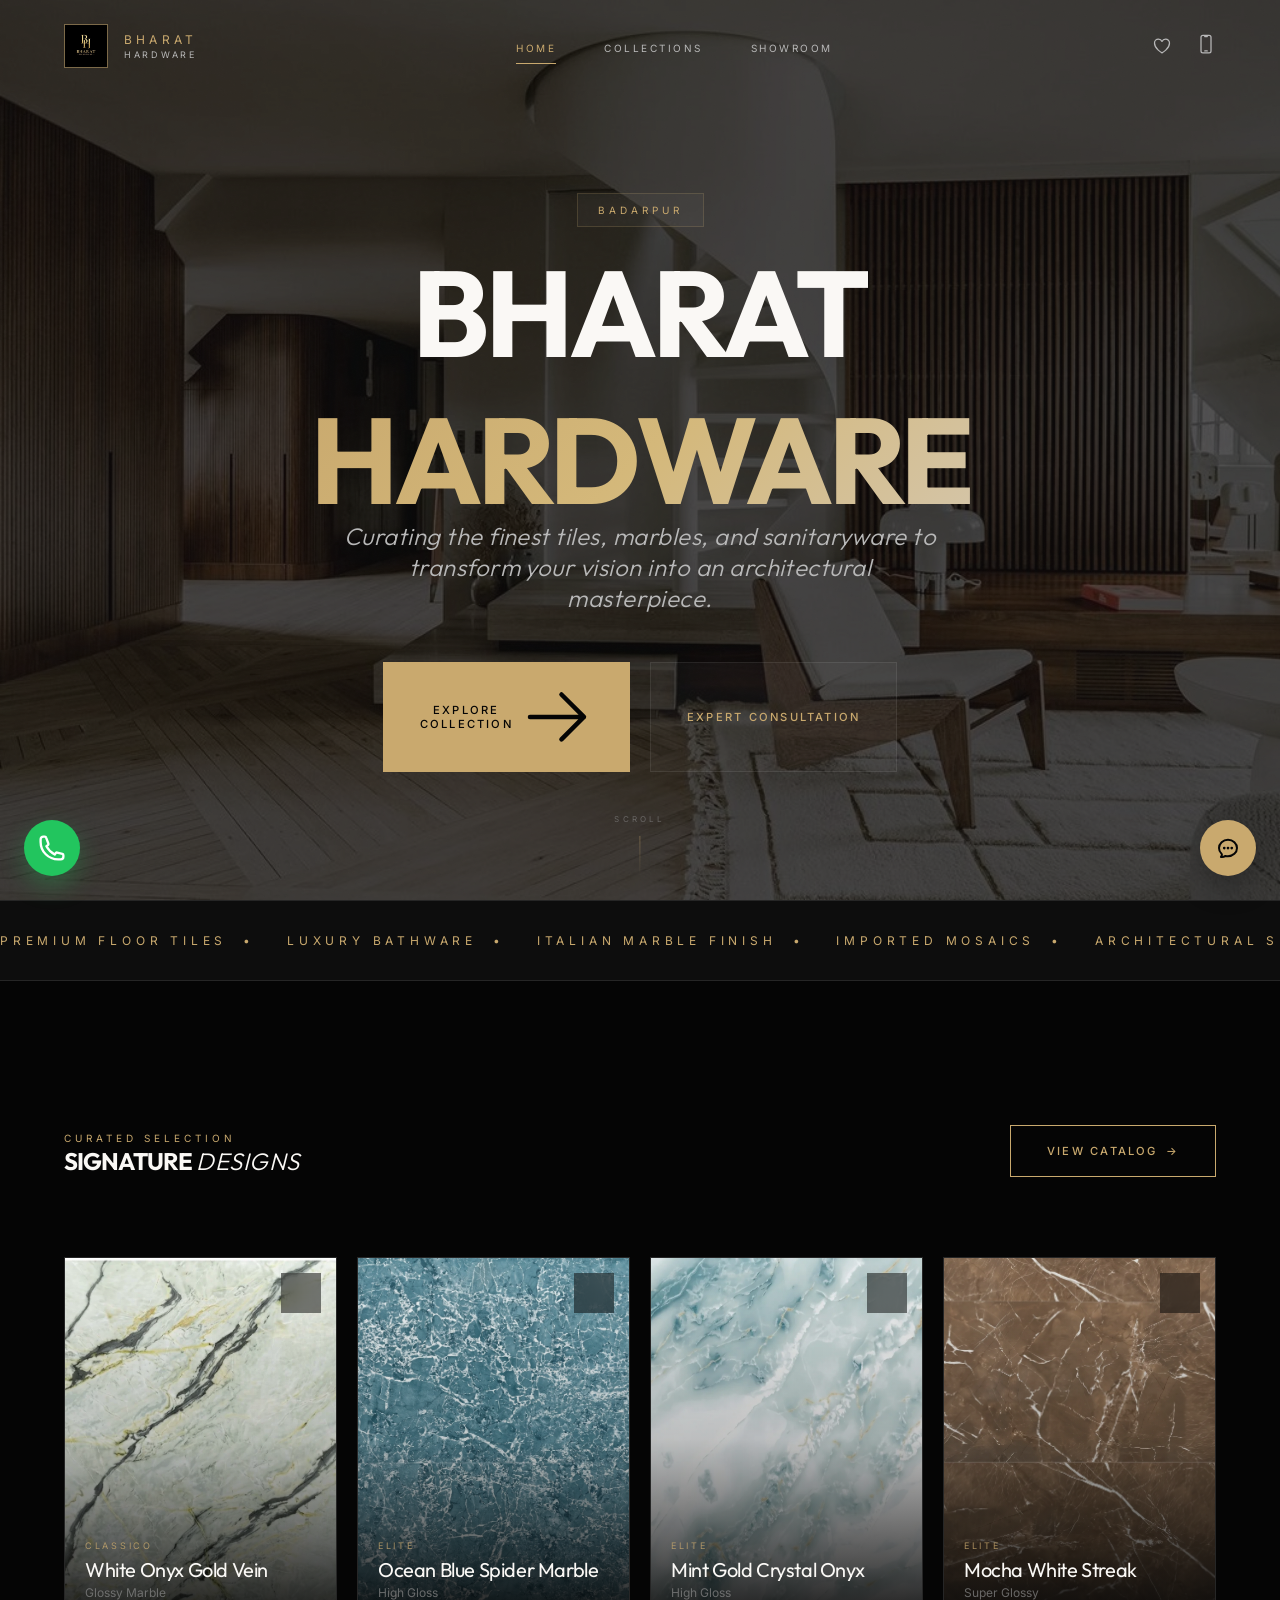
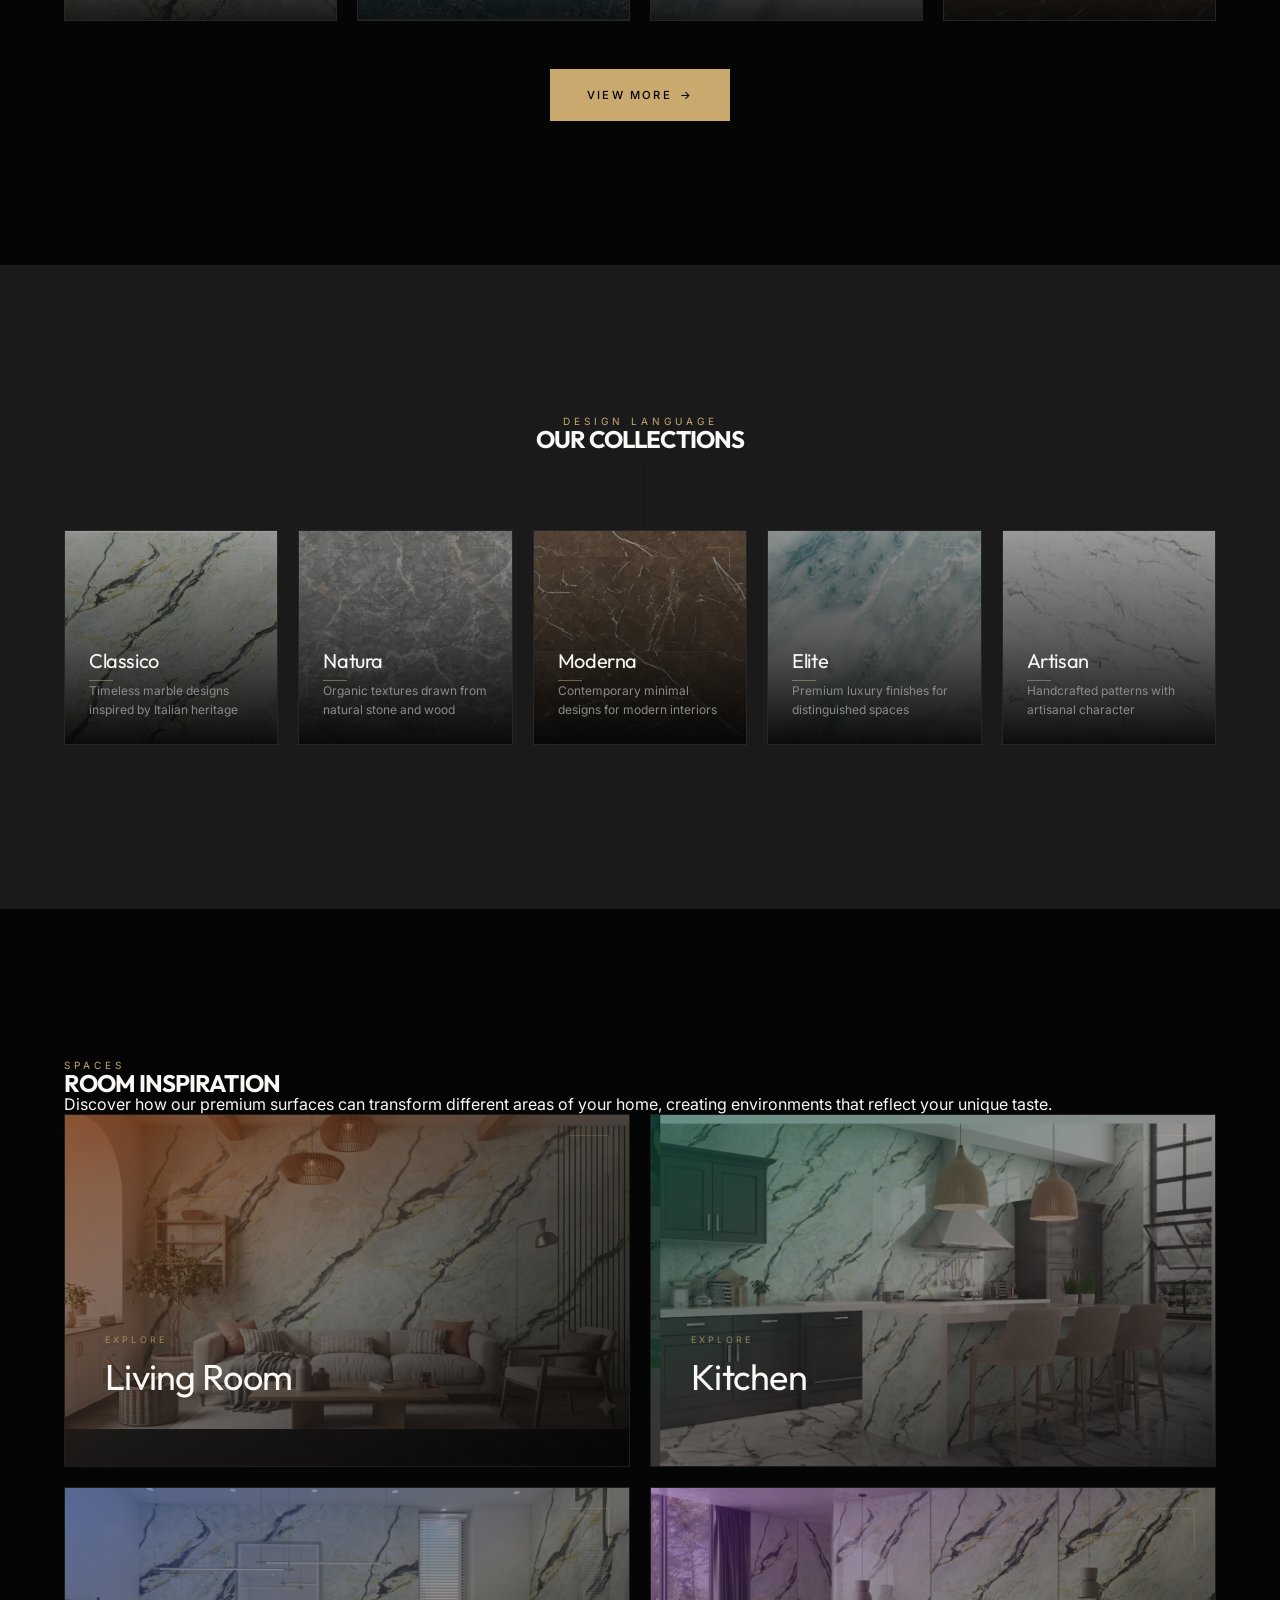
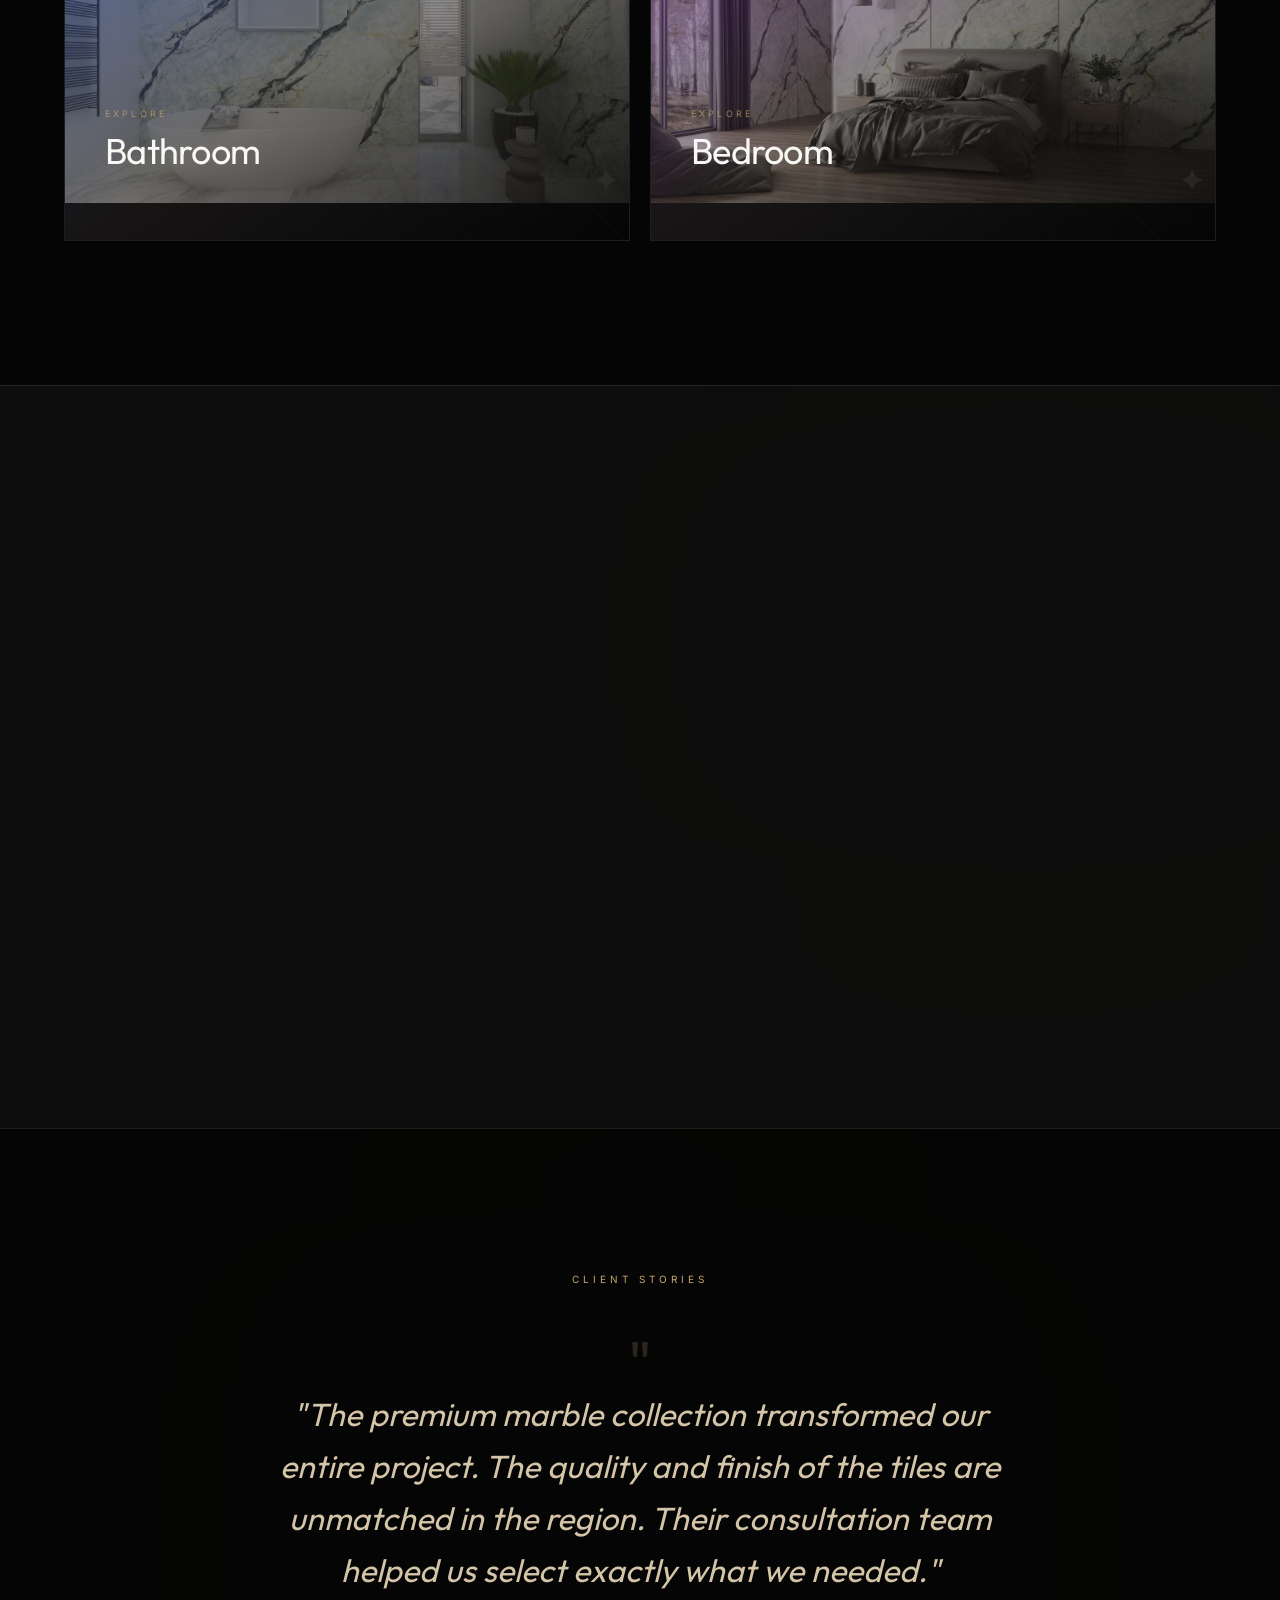
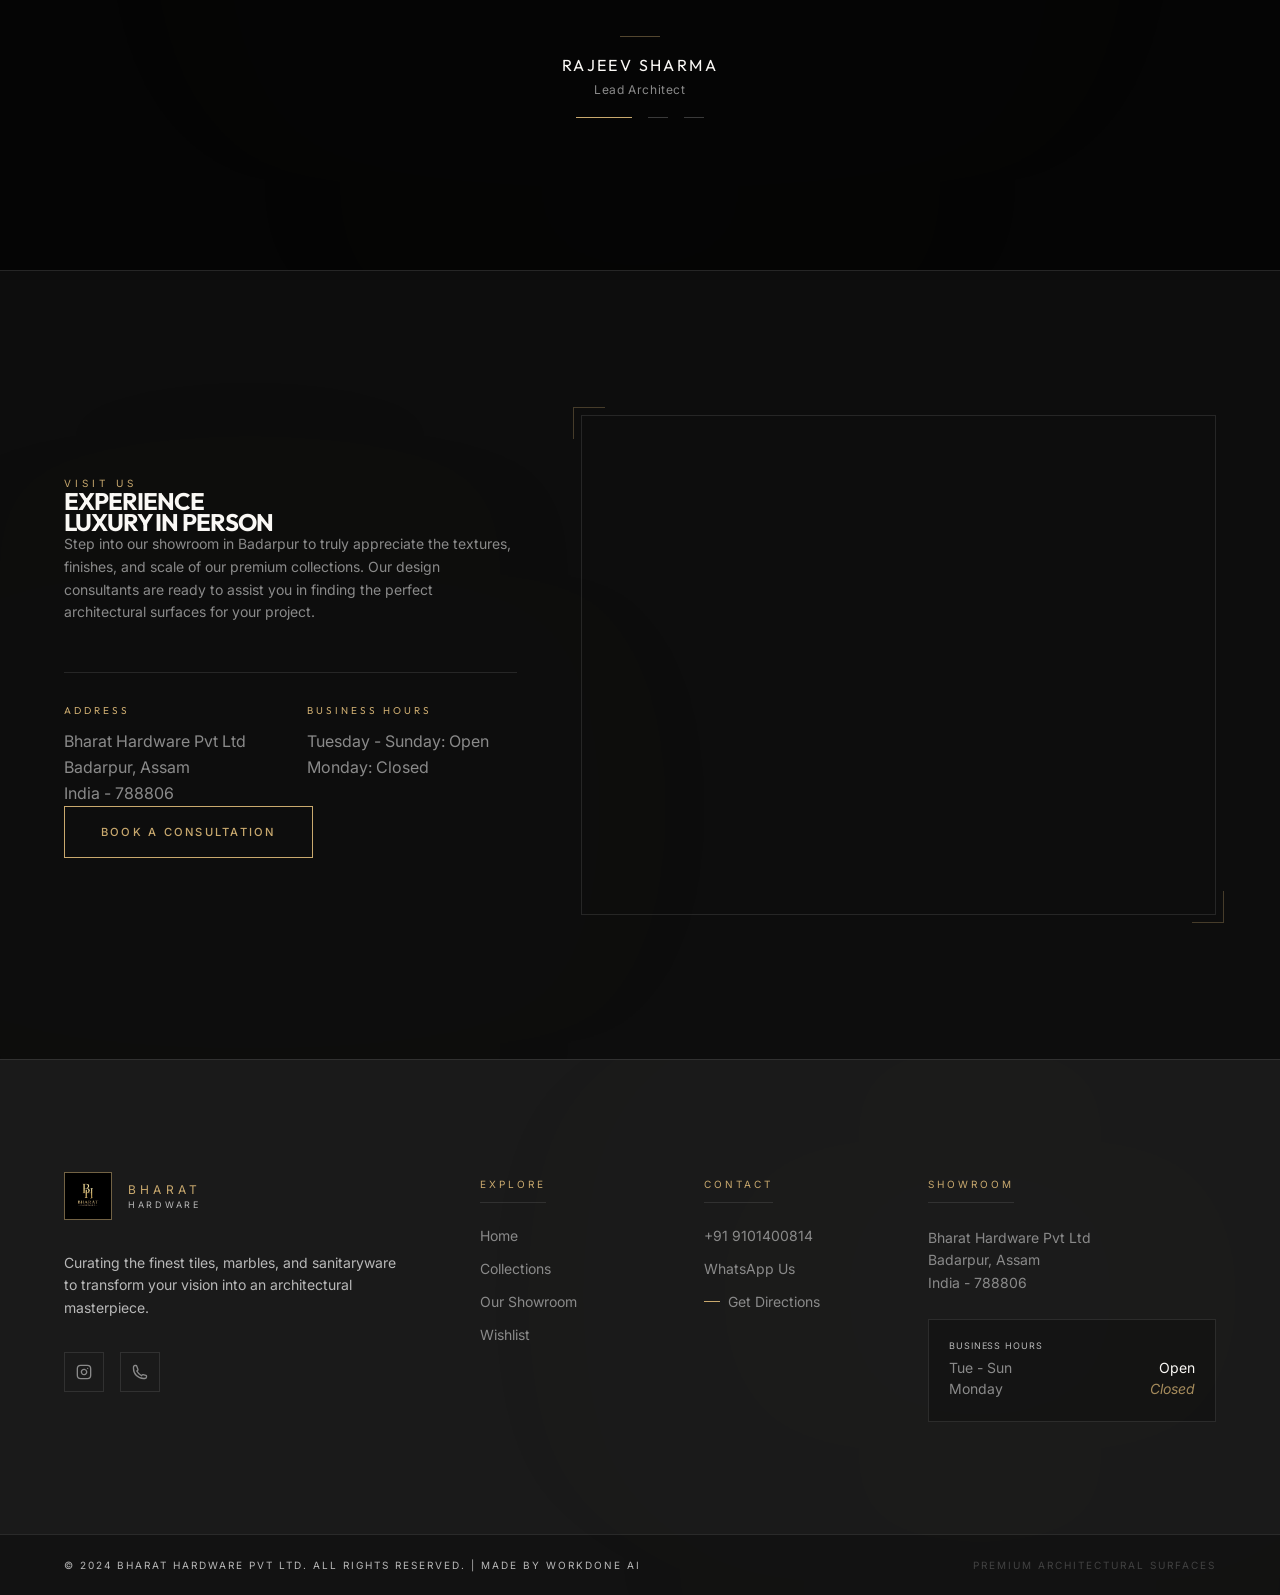
==== commit 5ed1f910: "Add WorkDone AI remark to footers" ====
--- a/index.html
+++ b/index.html
@@ -496,7 +496,7 @@
     </div>
     <div class="footer-bottom">
       <div class="footer-bottom-inner">
-        <div class="footer-copyright">© 2024 Bharat Hardware Pvt Ltd. All rights reserved.</div>
+        <div class="footer-copyright">© 2024 Bharat Hardware Pvt Ltd. All rights reserved. | Made by WorkDone AI</div>
         <div class="footer-tagline">Premium Architectural Surfaces</div>
       </div>
     </div>
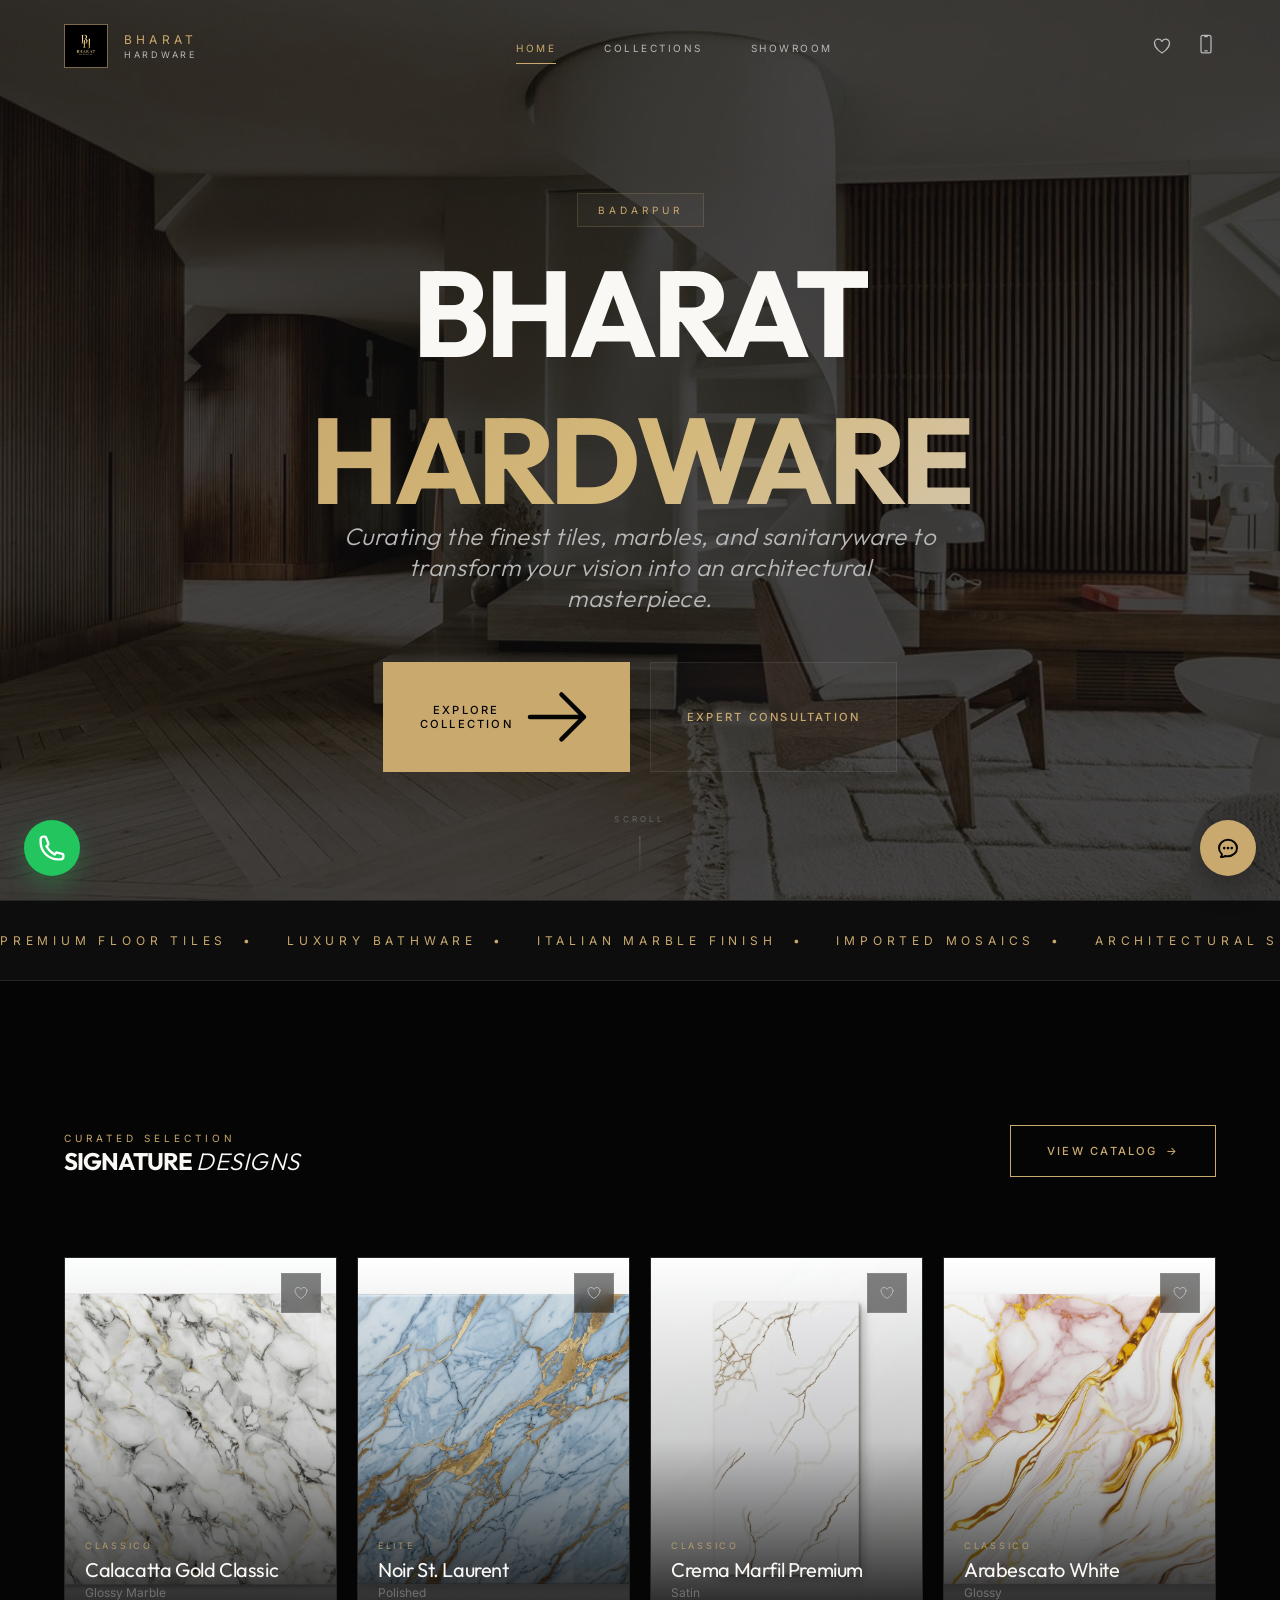
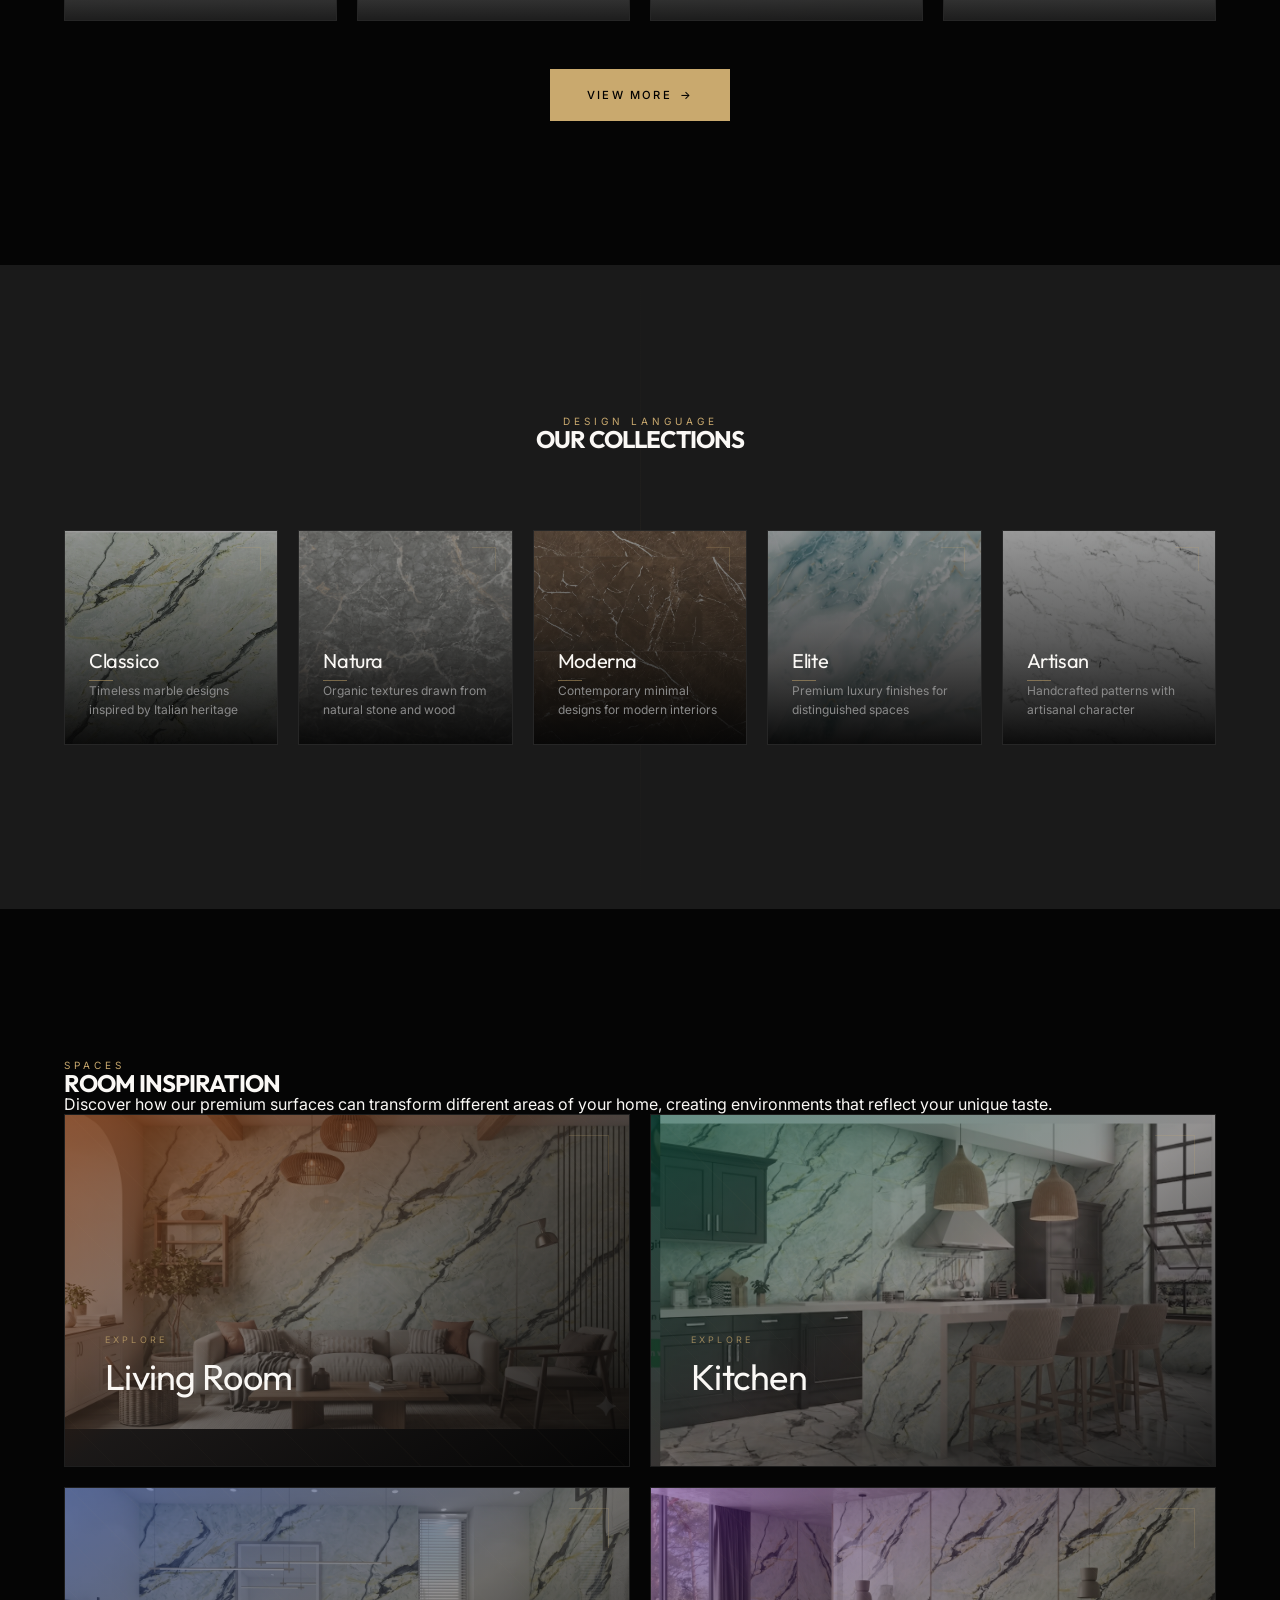
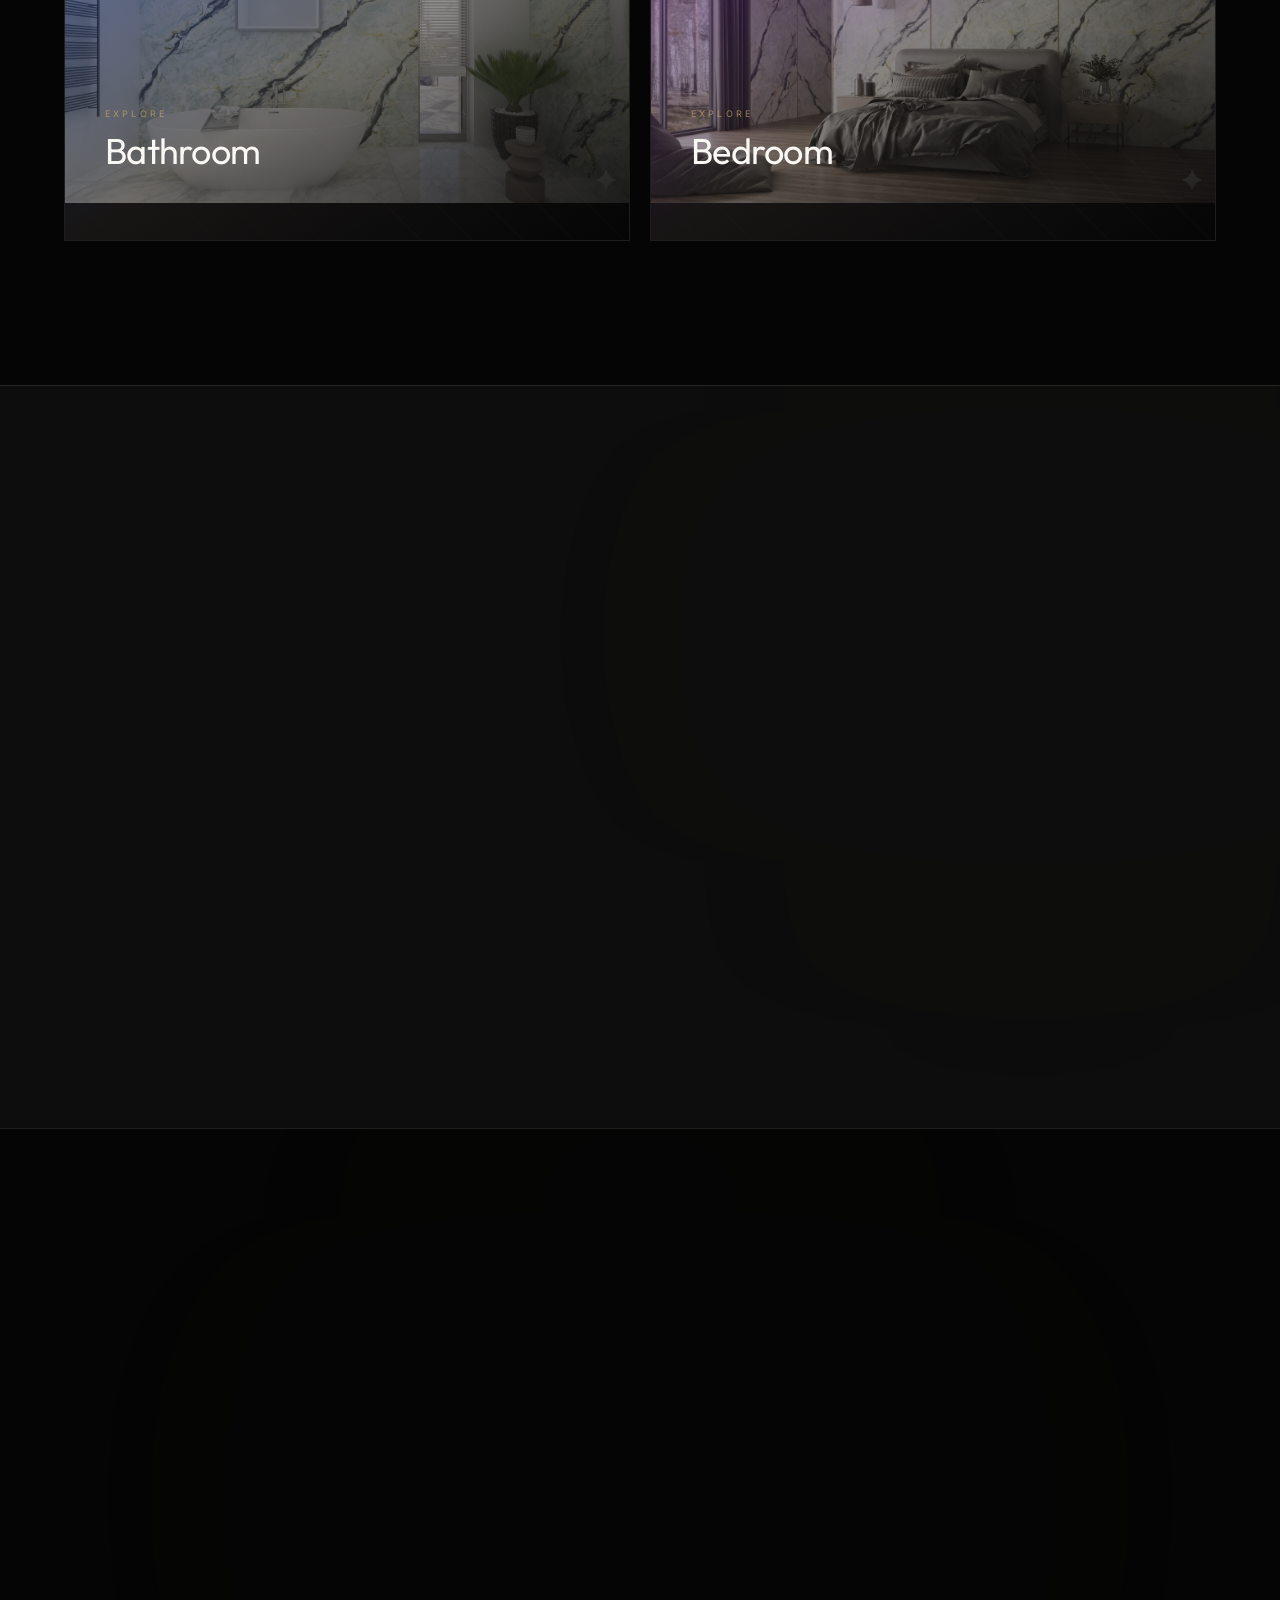
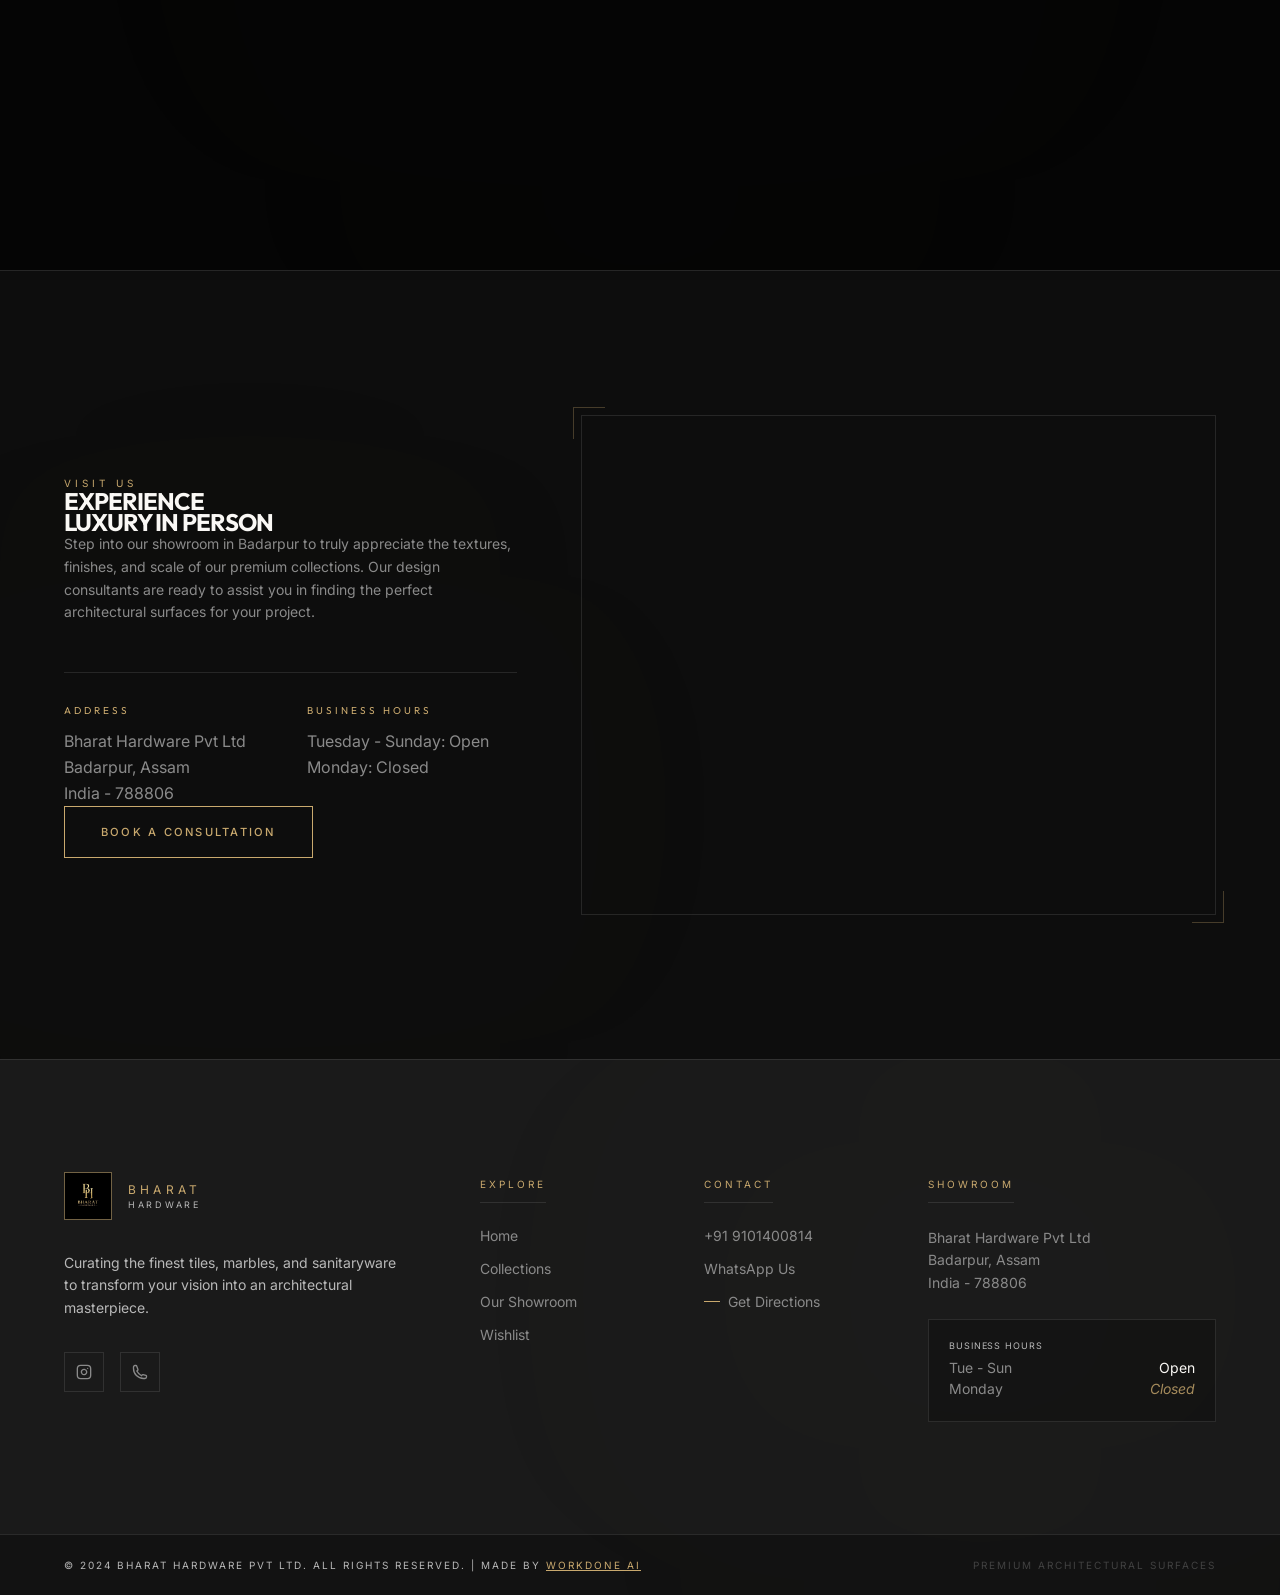
==== commit e5f25b0c: "Add assets batch 11" ====
--- a/index.html
+++ b/index.html
@@ -496,7 +496,7 @@
     </div>
     <div class="footer-bottom">
       <div class="footer-bottom-inner">
-        <div class="footer-copyright">© 2024 Bharat Hardware Pvt Ltd. All rights reserved. | Made by WorkDone AI</div>
+        <div class="footer-copyright">© 2024 Bharat Hardware Pvt Ltd. All rights reserved. | Made by <a href="https://wa.me/917011873251" target="_blank" rel="noopener noreferrer" style="color: var(--color-gold); text-decoration: underline;">WorkDone AI</a></div>
         <div class="footer-tagline">Premium Architectural Surfaces</div>
       </div>
     </div>
--- a/css/styles.css
+++ b/css/styles.css
@@ -154,7 +154,7 @@
   color: var(--color-gold);
   background: transparent;
   cursor: pointer;
-  transition: all 0.5s cubic-bezier(0.25, 0.46, 0.45, 0.94);
+  transition: all 0.5s cubic-bezier(0.25, 0.46, 0.45, 0.94), color 0.2s ease 0.15s;
   position: relative;
   overflow: hidden;
 }
@@ -177,7 +177,7 @@
 
 .btn-luxury:hover {
   color: var(--color-primary);
-  transition: color 0.2s ease 0.2s;
+  border-color: var(--color-gold);
 }
 
 .btn-luxury span,
@@ -190,6 +190,7 @@
   background: var(--color-gold);
   color: var(--color-primary);
   border: 1px solid var(--color-gold);
+  transition: all 0.5s cubic-bezier(0.25, 0.46, 0.45, 0.94), color 0.2s ease 0.15s;
 }
 
 .btn-luxury-filled::before {
@@ -198,6 +199,7 @@
 
 .btn-luxury-filled:hover {
   color: var(--color-gold);
+  border-color: var(--color-gold);
 }
 
 .btn-ghost {
